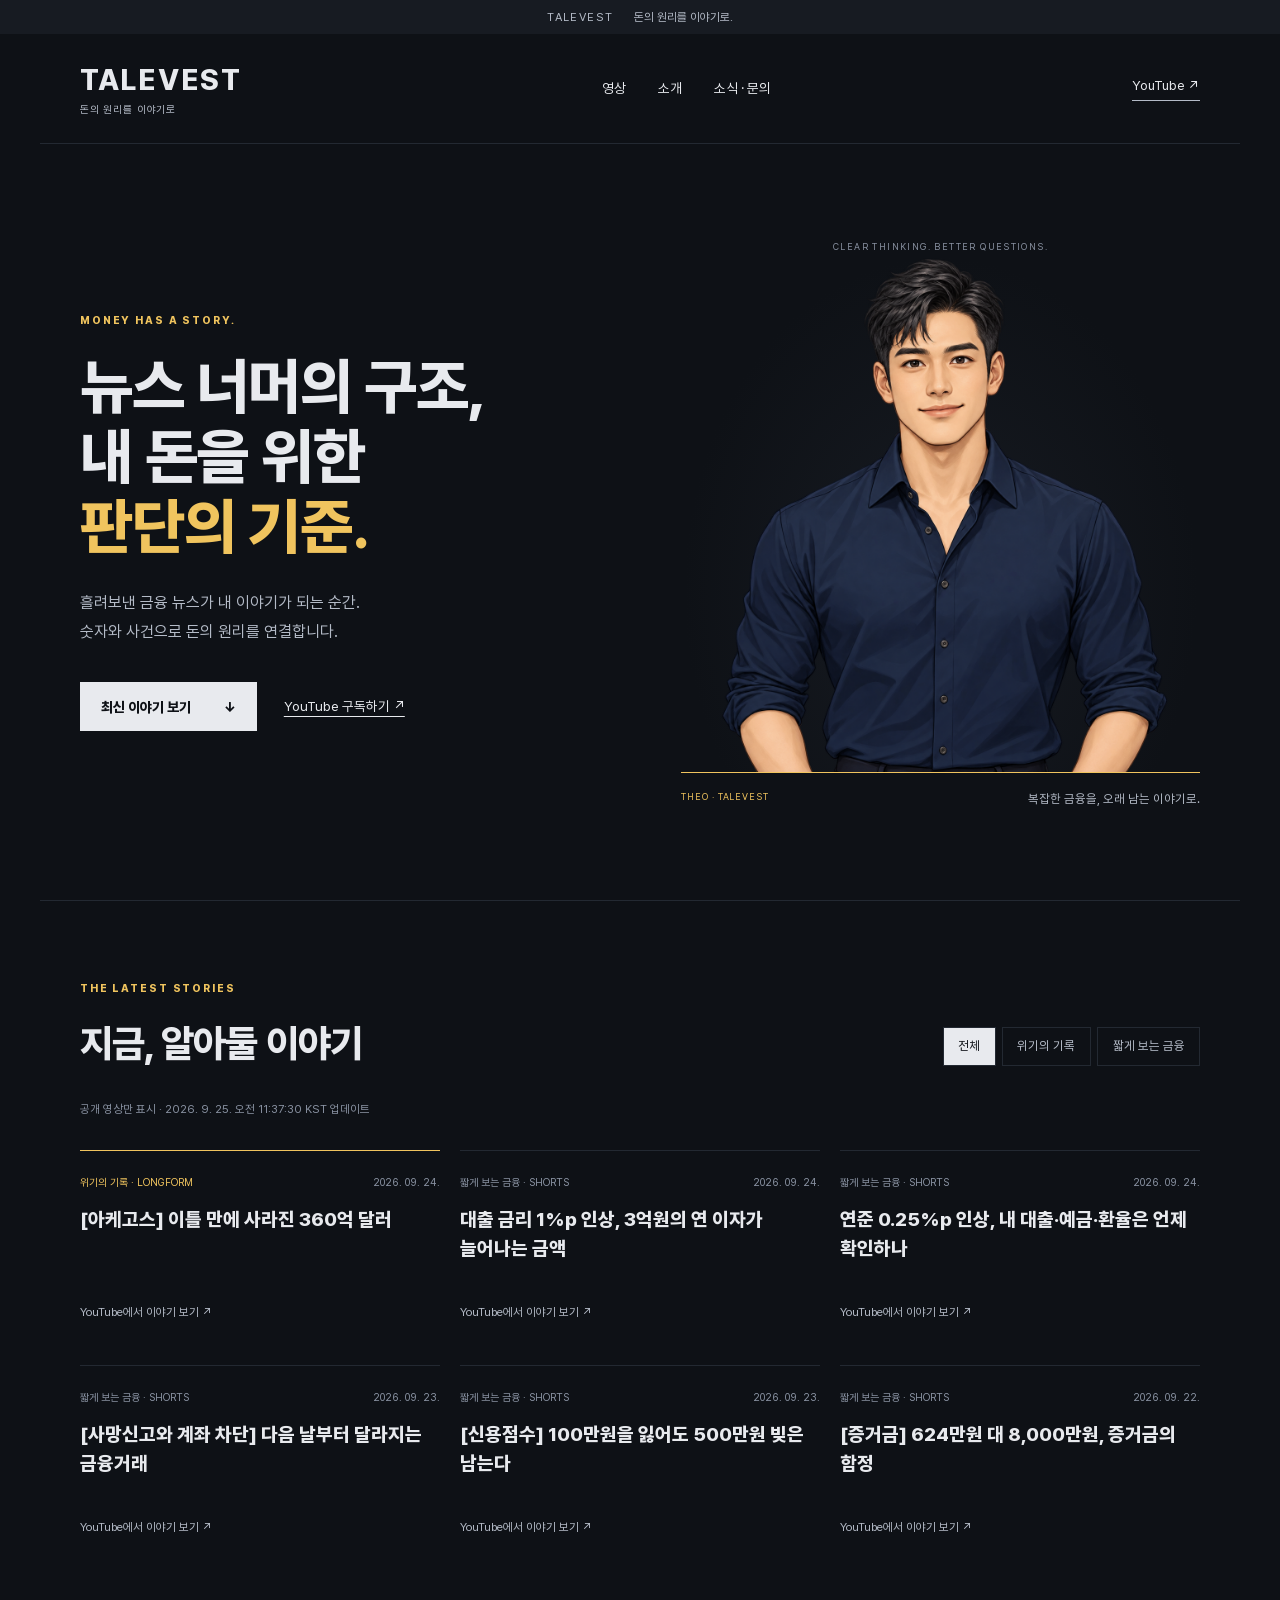
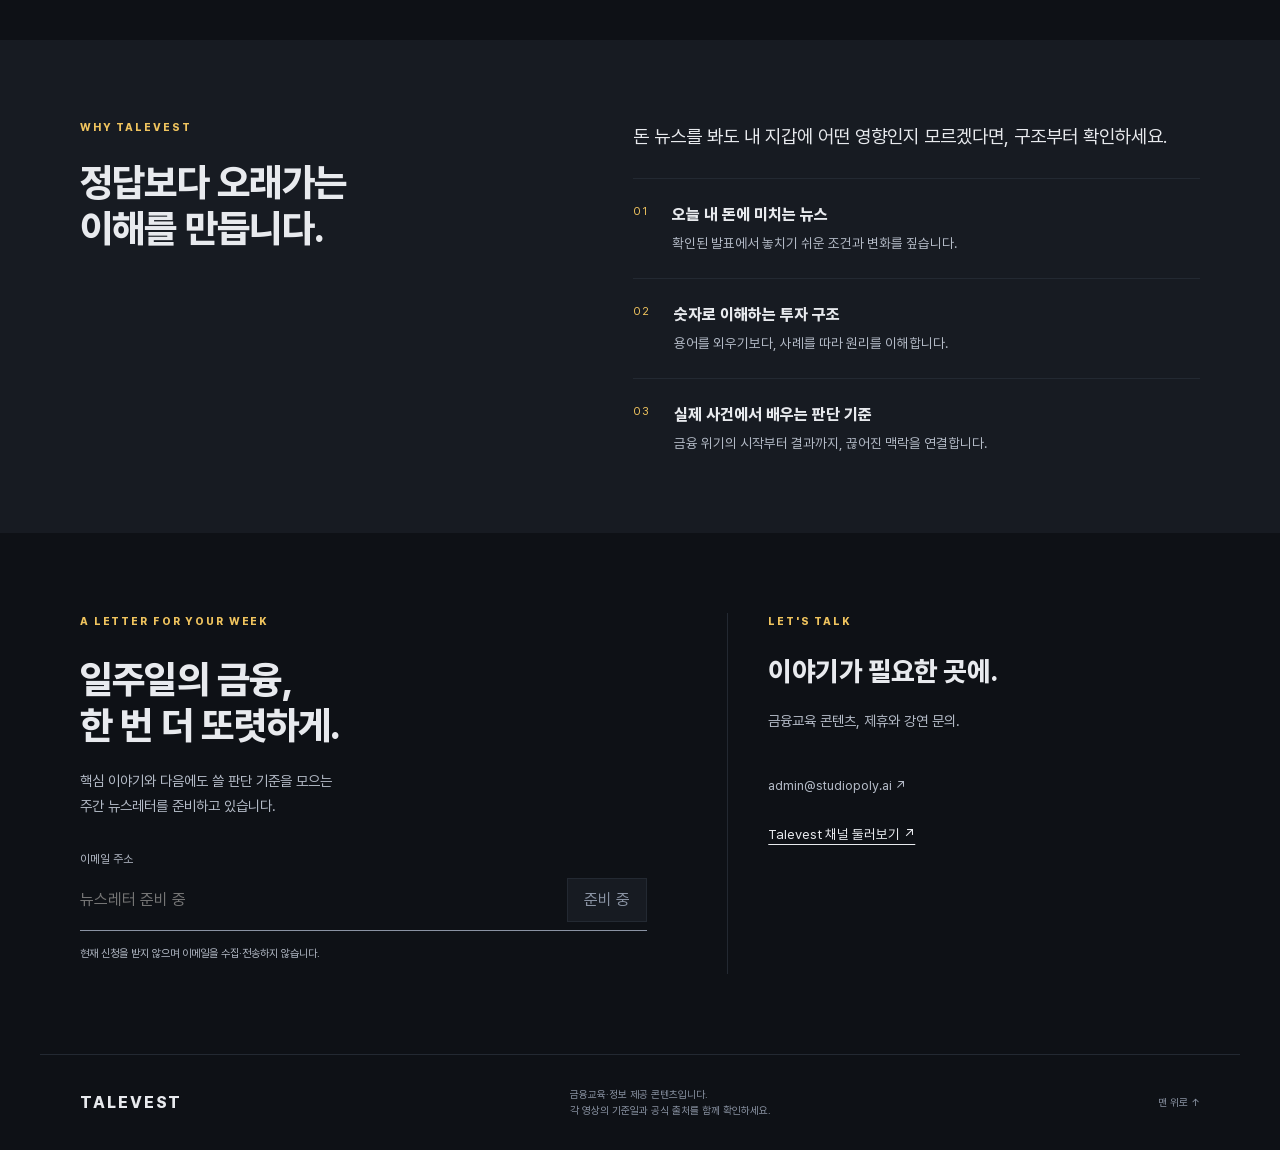
==== index.html @ 7212ed45 "[site] Refresh Talevest public site" ====
<!doctype html>
<html lang="ko">
<head>
<meta charset="utf-8"><meta name="viewport" content="width=device-width,initial-scale=1">
<meta name="description" content="오늘 내 돈에 미치는 뉴스, 숫자로 이해하는 투자 구조. Talevest에서 돈의 원리를 이야기로 만나세요.">
<title>Talevest — 돈의 원리를 이야기로</title>
<link rel="stylesheet" href="brand.css"><link rel="stylesheet" href="styles.css"><script src="app.js" defer></script>
</head>
<body>
<a class="skip" href="#main">본문으로 이동</a>
<div class="preview-note">TALEVEST <span>돈의 원리를 이야기로.</span></div>
<header class="shell header"><a class="wordmark" href="#" aria-label="Talevest 홈">TALEVEST<span>돈의 원리를 이야기로</span></a><nav aria-label="주요 메뉴"><a href="#stories">영상</a><a href="#about">소개</a><a href="#connect">소식 · 문의</a></nav><a class="text-link" href="https://www.youtube.com/channel/UCcZuOr9wmqGxqaGVIwrTqGA" target="_blank" rel="noopener">YouTube ↗</a></header>
<main id="main">
<section class="shell hero" aria-labelledby="hero-title"><div class="hero-copy"><p class="eyebrow">MONEY HAS A STORY.</p><h1 id="hero-title">뉴스 너머의 구조,<br>내 돈을 위한<br><em>판단의 기준.</em></h1><p class="hero-intro">흘려보낸 금융 뉴스가 내 이야기가 되는 순간.<br>숫자와 사건으로 돈의 원리를 연결합니다.</p><div class="hero-actions"><a class="button" href="#stories">최신 이야기 보기 <span>↓</span></a><a class="quiet-link" href="https://www.youtube.com/channel/UCcZuOr9wmqGxqaGVIwrTqGA?sub_confirmation=1" target="_blank" rel="noopener">YouTube 구독하기 ↗</a></div></div><div class="hero-art"><span class="art-overline">CLEAR THINKING. BETTER QUESTIONS.</span><div class="portrait"><img src="assets/brand-character.png" alt="테오 · Talevest 브랜드 캐릭터" width="1254" height="1254"></div><p class="art-caption"><span>THEO · TALEVEST</span>복잡한 금융을, 오래 남는 이야기로.</p></div></section>
<section class="shell stories" id="stories" aria-labelledby="stories-title"><div class="section-heading"><div><p class="eyebrow">THE LATEST STORIES</p><h2 id="stories-title">지금, 알아둘 이야기</h2></div><div class="filters" role="group" aria-label="영상 유형"><button type="button" data-filter="all" aria-pressed="true">전체</button><button type="button" data-filter="longform" aria-pressed="false">위기의 기록</button><button type="button" data-filter="shorts" aria-pressed="false">짧게 보는 금융</button></div></div><p id="data-state" class="data-state" role="status">최신 공개 영상을 불러오고 있습니다.</p><div id="video-list" class="video-list"></div><noscript><p>최신 영상 목록에는 자바스크립트가 필요합니다. <a href="https://www.youtube.com/channel/UCcZuOr9wmqGxqaGVIwrTqGA">YouTube 채널에서 보기</a></p></noscript></section>
<section class="about" id="about"><div class="shell about-grid"><div><p class="eyebrow">WHY TALEVEST</p><h2>정답보다 오래가는<br>이해를 만듭니다.</h2></div><div><p class="about-lead">돈 뉴스를 봐도 내 지갑에 어떤 영향인지 모르겠다면, 구조부터 확인하세요.</p><div class="principles"><article><span>01</span><div><h3>오늘 내 돈에 미치는 뉴스</h3><p>확인된 발표에서 놓치기 쉬운 조건과 변화를 짚습니다.</p></div></article><article><span>02</span><div><h3>숫자로 이해하는 투자 구조</h3><p>용어를 외우기보다, 사례를 따라 원리를 이해합니다.</p></div></article><article><span>03</span><div><h3>실제 사건에서 배우는 판단 기준</h3><p>금융 위기의 시작부터 결과까지, 끊어진 맥락을 연결합니다.</p></div></article></div></div></div></section>
<section class="shell connect" id="connect"><div class="newsletter" id="newsletter"><p class="eyebrow">A LETTER FOR YOUR WEEK</p><h2>일주일의 금융,<br>한 번 더 또렷하게.</h2><p>핵심 이야기와 다음에도 쓸 판단 기준을 모으는<br>주간 뉴스레터를 준비하고 있습니다.</p><form aria-describedby="newsletter-note"><label for="newsletter-email">이메일 주소</label><div class="form-row"><input id="newsletter-email" type="email" placeholder="뉴스레터 준비 중" disabled autocomplete="off"><button type="button" disabled>준비 중</button></div><p id="newsletter-note" class="small">현재 신청을 받지 않으며 이메일을 수집·전송하지 않습니다.</p></form></div><div class="business"><p class="eyebrow">LET'S TALK</p><h2>이야기가 필요한 곳에.</h2><p>금융교육 콘텐츠, 제휴와 강연 문의.</p><p class="contact-status"><a href="mailto:admin@studiopoly.ai">admin@studiopoly.ai ↗</a></p><a class="quiet-link" href="https://www.youtube.com/channel/UCcZuOr9wmqGxqaGVIwrTqGA" target="_blank" rel="noopener">Talevest 채널 둘러보기 ↗</a></div></section>
</main><footer class="shell footer"><span class="footer-brand">TALEVEST</span><p>금융교육·정보 제공 콘텐츠입니다.<br>각 영상의 기준일과 공식 출처를 함께 확인하세요.</p><a href="#main">맨 위로 ↑</a></footer>
</body></html>
---- brand.css ----
/* Generated from config/brand.yaml; do not edit. */
:root{--ink:#0E1116;--surface:#171B22;--line:#232932;--text:#E8EAEE;--muted:#B4BBC7;--subtle:#8A93A3;--gold:#F0C45E;--font:'Pretendard',system-ui,sans-serif;--display-weight:800;--body-weight:400;--leading:1.45;--display-leading:1.1;--tracking:-0.02em;--gutter:20.0px;--page-pad:40.0px;--section-gap:80px;--max-width:1200.0px;--hero-size:64.0px;--title-size:42.0px;--body-size:16.0px;}
---- styles.css ----
@font-face{font-family:Pretendard;src:url(assets/Pretendard-Regular.woff2) format('woff2');font-weight:400;font-display:swap}@font-face{font-family:Pretendard;src:url(assets/Pretendard-ExtraBold.woff2) format('woff2');font-weight:800;font-display:swap}*{box-sizing:border-box}html{scroll-behavior:smooth;scroll-padding-top:var(--gutter)}body{margin:0;background:var(--ink);color:var(--text);font-family:var(--font);font-size:var(--body-size);line-height:var(--leading);word-break:keep-all}a{color:inherit;text-decoration:none}button,input{font:inherit}button,a,input{touch-action:manipulation}a:focus-visible,button:focus-visible{outline:2px solid var(--gold);outline-offset:5px}a:hover{color:var(--gold)}.shell{max-width:var(--max-width);margin:auto;padding-inline:var(--page-pad)}.preview-note{background:var(--surface);color:var(--muted);text-align:center;font-size:.72rem;letter-spacing:.12em;padding:.55rem 1rem}.preview-note span{margin-left:1rem;letter-spacing:0}.header{height:110px;display:flex;align-items:center;justify-content:space-between;border-bottom:1px solid var(--line)}.wordmark{font-weight:800;font-size:1.8rem;letter-spacing:.06em}.wordmark span{display:block;font-size:.65rem;font-weight:400;letter-spacing:.08em;color:var(--muted)}nav{display:flex;gap:2rem;font-size:.86rem}.text-link{font-size:.83rem;border-bottom:1px solid var(--muted);padding-bottom:.3rem}.hero{display:grid;grid-template-columns:1.12fr 1fr;gap:var(--gutter);padding-block:var(--section-gap);min-height:700px;align-items:center}.eyebrow{font-size:.65rem;color:var(--gold);letter-spacing:.18em;font-weight:800;margin:0 0 1.5rem}h1,h2,h3,p{margin-top:0}h1{font-size:clamp(2.8rem,4.8vw,var(--hero-size));font-weight:var(--display-weight);line-height:1.14;letter-spacing:var(--tracking);margin-bottom:1.7rem}h1 em{font-style:normal;color:var(--gold)}.hero-intro{font-size:1rem;color:var(--muted);line-height:1.8}.hero-actions{display:flex;align-items:center;gap:1.7rem;margin-top:2.2rem;flex-wrap:wrap}.button{background:var(--text);color:var(--ink);padding:.9rem 1.3rem;font-size:.88rem;font-weight:800;display:flex;gap:2rem}.button:hover{background:var(--gold);color:var(--ink)}.quiet-link{font-size:.85rem;text-decoration:underline;text-underline-offset:.4em}.hero-art{position:relative;padding-top:1rem;align-self:stretch;display:flex;flex-direction:column;justify-content:center}.art-overline{font-size:.58rem;letter-spacing:.15em;color:var(--subtle);display:block;text-align:center}.portrait{overflow:hidden;aspect-ratio:1/1;display:flex;align-items:flex-end;border-bottom:1px solid var(--gold);background:radial-gradient(ellipse at 50% 65%,var(--surface),var(--ink) 70%)}.portrait img{width:100%;height:100%;object-fit:contain;object-position:center bottom}.art-caption{font-size:.76rem;color:var(--muted);display:flex;justify-content:space-between;margin-top:1.1rem;gap:1rem}.art-caption span{font-size:.58rem;letter-spacing:.1em;color:var(--gold)}h2{font-size:clamp(1.8rem,3vw,var(--title-size));letter-spacing:var(--tracking);font-weight:800;line-height:1.2;margin-bottom:1.2rem}.stories{padding-block:var(--section-gap);border-top:1px solid var(--line)}.section-heading{display:flex;justify-content:space-between;gap:2rem;align-items:flex-end}.filters{display:flex;gap:.4rem;margin-bottom:1.2rem;flex-wrap:wrap}.filters button{background:none;color:var(--muted);border:1px solid var(--line);padding:.6rem .9rem;font-size:.78rem;cursor:pointer}.filters button[aria-pressed=true]{color:var(--ink);background:var(--text)}.data-state{font-size:.71rem;color:var(--subtle);margin:1rem 0 2rem}.video-list{display:grid;grid-template-columns:repeat(3,minmax(0,1fr));gap:var(--gutter)}.video-card{border-top:1px solid var(--line);padding:1.5rem 0;min-height:195px;display:flex;flex-direction:column}.video-card.featured{border-top-color:var(--gold)}.video-meta{display:flex;justify-content:space-between;color:var(--subtle);font-size:.66rem;gap:.5rem;margin-bottom:1rem}.video-card.featured .video-kind{color:var(--gold)}.video-card h3{font-size:1.2rem;line-height:1.5;font-weight:800;margin-bottom:1rem}.video-card .watch{margin-top:auto;color:var(--muted);font-size:.72rem}.video-card a{display:flex;height:100%;flex-direction:column}.about{background:var(--surface);padding-block:var(--section-gap)}.about-grid{display:grid;grid-template-columns:1fr 1.2fr;gap:var(--section-gap)}.about-lead{font-size:1.18rem;line-height:1.8}.principles article{display:flex;gap:1.5rem;padding-top:1.5rem;border-top:1px solid var(--line);margin-top:1.5rem}.principles article>span{color:var(--gold);font-size:.7rem;letter-spacing:.1em}.principles h3{font-size:1rem;margin-bottom:.5rem}.principles p{font-size:.85rem;color:var(--muted);margin:0}.connect{padding-block:var(--section-gap);display:grid;grid-template-columns:1.2fr 1fr;gap:var(--section-gap)}.connect p{color:var(--muted);font-size:.9rem;line-height:1.8}.connect .eyebrow{font-size:.65rem;color:var(--gold)}form{margin-top:2rem}label{display:block;font-size:.73rem;color:var(--muted);margin-bottom:.6rem}.form-row{display:flex;border-bottom:1px solid var(--subtle);padding-bottom:.5rem;gap:1rem}input{background:transparent;border:0;color:var(--muted);padding:.6rem 0;min-width:0;flex:1}button:disabled{cursor:not-allowed;background:var(--surface);color:var(--subtle);border:1px solid var(--line);padding:.6rem 1rem}.connect .small{font-size:.68rem;margin-top:.8rem}.business{border-left:1px solid var(--line);padding-left:var(--page-pad)}.business h2{font-size:1.7rem}.business .contact-status{margin:2.5rem 0 1.5rem;font-size:.82rem}.footer{display:flex;border-top:1px solid var(--line);padding-block:2rem;justify-content:space-between;align-items:center;gap:2rem}.footer-brand{font-weight:800;letter-spacing:.12em}.footer p,.footer a{font-size:.65rem;color:var(--subtle);margin:0}.skip{position:absolute;top:-100px}.skip:focus{top:10px;background:var(--text);color:var(--ink);padding:1rem;z-index:10}@media(max-width:760px){.shell{padding-inline:var(--gutter)}.header{height:88px}nav{gap:1rem;font-size:.76rem}.header>.text-link{display:none}.wordmark{font-size:1.35rem}.hero{grid-template-columns:1fr;padding-block:3rem;gap:2rem}.hero-art{max-width:420px;width:100%;margin:auto}.hero-art .portrait{max-height:380px}.section-heading{display:block}.stories,.about,.connect{padding-block:3rem}.video-list{grid-template-columns:1fr}.video-card{min-height:145px}.about-grid,.connect{grid-template-columns:1fr;gap:2rem}.business{border-left:0;border-top:1px solid var(--line);padding:2rem 0 0}.footer{align-items:flex-start;flex-wrap:wrap}.preview-note span{display:block;margin:0}.hero-actions{gap:1.2rem}.art-caption{font-size:.66rem}}@media(prefers-reduced-motion:reduce){html{scroll-behavior:auto}}
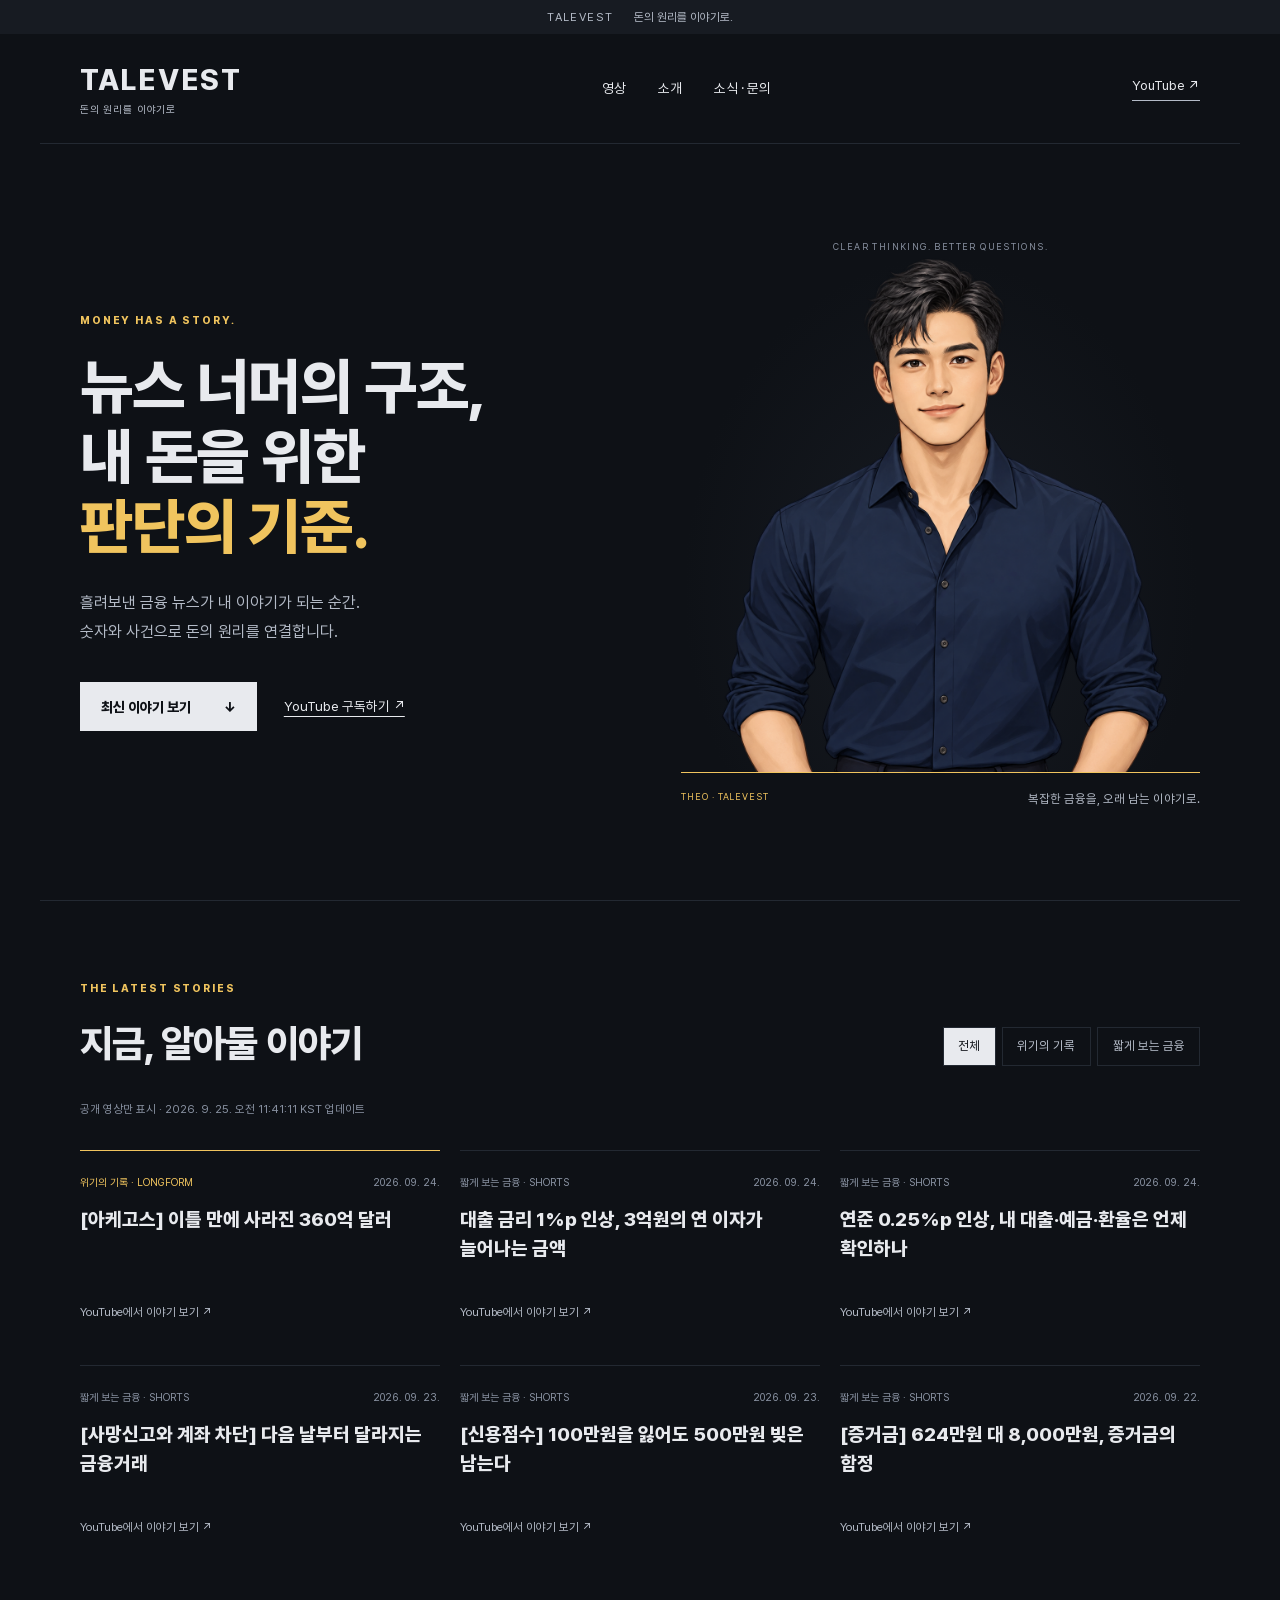
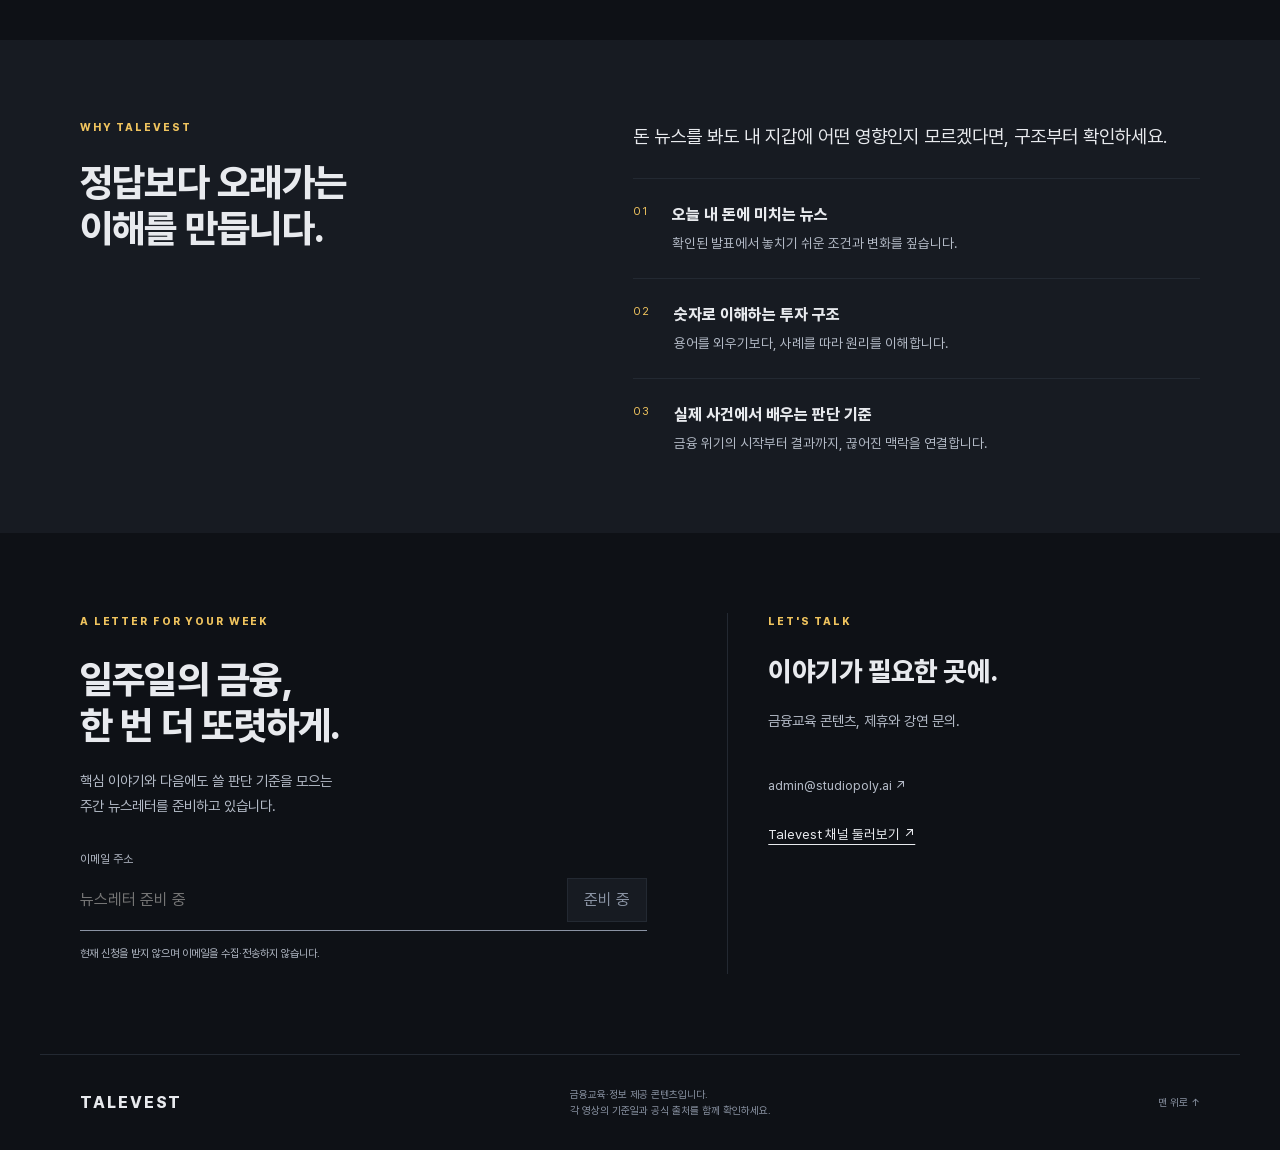
==== commit b37b849c: "[site] Refresh Talevest public site" ====
--- a/index.html
+++ b/index.html
@@ -11,7 +11,7 @@
 <div class="preview-note">TALEVEST <span>돈의 원리를 이야기로.</span></div>
 <header class="shell header"><a class="wordmark" href="#" aria-label="Talevest 홈">TALEVEST<span>돈의 원리를 이야기로</span></a><nav aria-label="주요 메뉴"><a href="#stories">영상</a><a href="#about">소개</a><a href="#connect">소식 · 문의</a></nav><a class="text-link" href="https://www.youtube.com/channel/UCcZuOr9wmqGxqaGVIwrTqGA" target="_blank" rel="noopener">YouTube ↗</a></header>
 <main id="main">
-<section class="shell hero" aria-labelledby="hero-title"><div class="hero-copy"><p class="eyebrow">MONEY HAS A STORY.</p><h1 id="hero-title">뉴스 너머의 구조,<br>내 돈을 위한<br><em>판단의 기준.</em></h1><p class="hero-intro">흘려보낸 금융 뉴스가 내 이야기가 되는 순간.<br>숫자와 사건으로 돈의 원리를 연결합니다.</p><div class="hero-actions"><a class="button" href="#stories">최신 이야기 보기 <span>↓</span></a><a class="quiet-link" href="https://www.youtube.com/channel/UCcZuOr9wmqGxqaGVIwrTqGA?sub_confirmation=1" target="_blank" rel="noopener">YouTube 구독하기 ↗</a></div></div><div class="hero-art"><span class="art-overline">CLEAR THINKING. BETTER QUESTIONS.</span><div class="portrait"><img src="assets/brand-character.png" alt="테오 · Talevest 브랜드 캐릭터" width="1254" height="1254"></div><p class="art-caption"><span>THEO · TALEVEST</span>복잡한 금융을, 오래 남는 이야기로.</p></div></section>
+<section class="shell hero" aria-labelledby="hero-title"><div class="hero-copy"><p class="eyebrow">MONEY HAS A STORY.</p><h1 id="hero-title">뉴스 너머의 구조,<br>내 돈을 위한<br><em>판단의 기준.</em></h1><p class="hero-intro">흘려보낸 금융 뉴스가 내 이야기가 되는 순간.<br>숫자와 사건으로 돈의 원리를 연결합니다.</p><div class="hero-actions"><a class="button" href="#stories">최신 이야기 보기 <span>↓</span></a><a class="quiet-link" href="https://www.youtube.com/channel/UCcZuOr9wmqGxqaGVIwrTqGA?sub_confirmation=1" target="_blank" rel="noopener">YouTube 구독하기 ↗</a></div></div><div class="hero-art"><span class="art-overline">CLEAR THINKING. BETTER QUESTIONS.</span><div class="portrait"><img src="assets/theo.png" alt="테오 · Talevest 브랜드 캐릭터" width="1254" height="1254"></div><p class="art-caption"><span>THEO · TALEVEST</span>복잡한 금융을, 오래 남는 이야기로.</p></div></section>
 <section class="shell stories" id="stories" aria-labelledby="stories-title"><div class="section-heading"><div><p class="eyebrow">THE LATEST STORIES</p><h2 id="stories-title">지금, 알아둘 이야기</h2></div><div class="filters" role="group" aria-label="영상 유형"><button type="button" data-filter="all" aria-pressed="true">전체</button><button type="button" data-filter="longform" aria-pressed="false">위기의 기록</button><button type="button" data-filter="shorts" aria-pressed="false">짧게 보는 금융</button></div></div><p id="data-state" class="data-state" role="status">최신 공개 영상을 불러오고 있습니다.</p><div id="video-list" class="video-list"></div><noscript><p>최신 영상 목록에는 자바스크립트가 필요합니다. <a href="https://www.youtube.com/channel/UCcZuOr9wmqGxqaGVIwrTqGA">YouTube 채널에서 보기</a></p></noscript></section>
 <section class="about" id="about"><div class="shell about-grid"><div><p class="eyebrow">WHY TALEVEST</p><h2>정답보다 오래가는<br>이해를 만듭니다.</h2></div><div><p class="about-lead">돈 뉴스를 봐도 내 지갑에 어떤 영향인지 모르겠다면, 구조부터 확인하세요.</p><div class="principles"><article><span>01</span><div><h3>오늘 내 돈에 미치는 뉴스</h3><p>확인된 발표에서 놓치기 쉬운 조건과 변화를 짚습니다.</p></div></article><article><span>02</span><div><h3>숫자로 이해하는 투자 구조</h3><p>용어를 외우기보다, 사례를 따라 원리를 이해합니다.</p></div></article><article><span>03</span><div><h3>실제 사건에서 배우는 판단 기준</h3><p>금융 위기의 시작부터 결과까지, 끊어진 맥락을 연결합니다.</p></div></article></div></div></div></section>
 <section class="shell connect" id="connect"><div class="newsletter" id="newsletter"><p class="eyebrow">A LETTER FOR YOUR WEEK</p><h2>일주일의 금융,<br>한 번 더 또렷하게.</h2><p>핵심 이야기와 다음에도 쓸 판단 기준을 모으는<br>주간 뉴스레터를 준비하고 있습니다.</p><form aria-describedby="newsletter-note"><label for="newsletter-email">이메일 주소</label><div class="form-row"><input id="newsletter-email" type="email" placeholder="뉴스레터 준비 중" disabled autocomplete="off"><button type="button" disabled>준비 중</button></div><p id="newsletter-note" class="small">현재 신청을 받지 않으며 이메일을 수집·전송하지 않습니다.</p></form></div><div class="business"><p class="eyebrow">LET'S TALK</p><h2>이야기가 필요한 곳에.</h2><p>금융교육 콘텐츠, 제휴와 강연 문의.</p><p class="contact-status"><a href="mailto:admin@studiopoly.ai">admin@studiopoly.ai ↗</a></p><a class="quiet-link" href="https://www.youtube.com/channel/UCcZuOr9wmqGxqaGVIwrTqGA" target="_blank" rel="noopener">Talevest 채널 둘러보기 ↗</a></div></section>
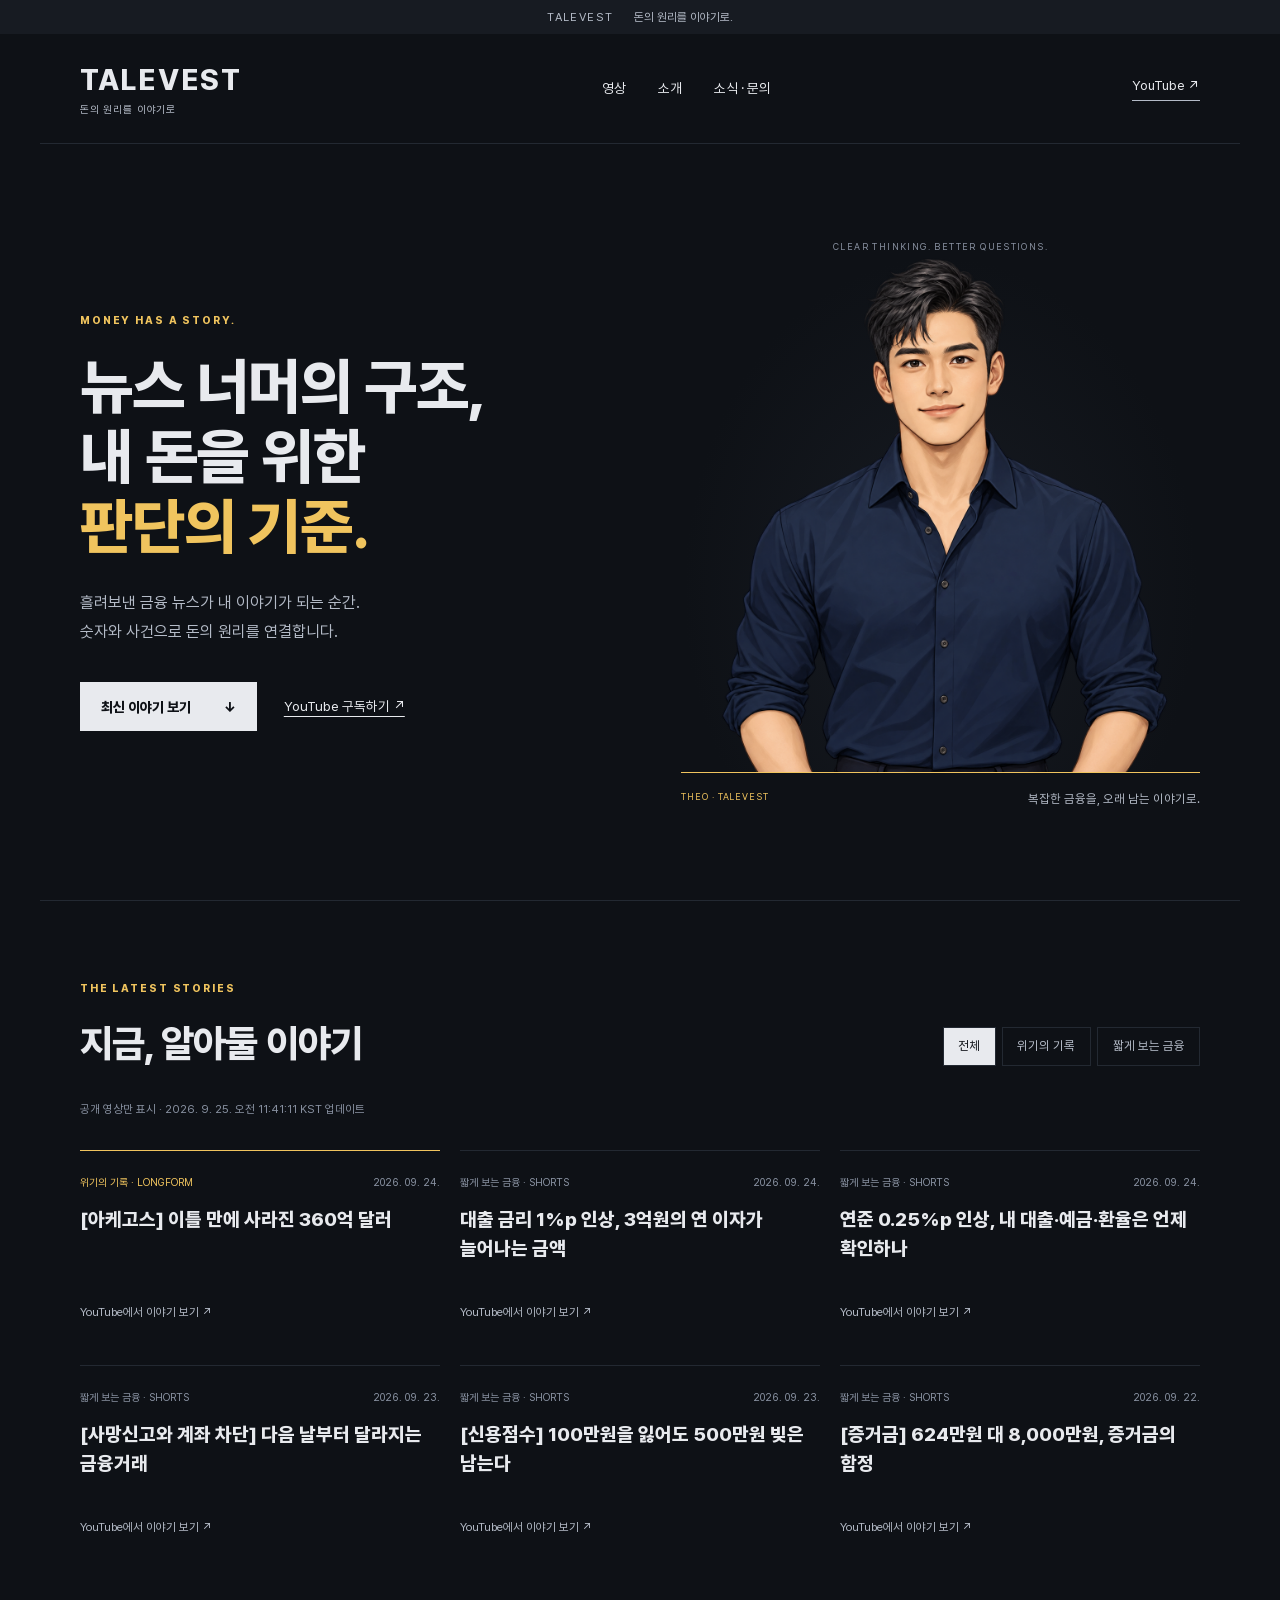
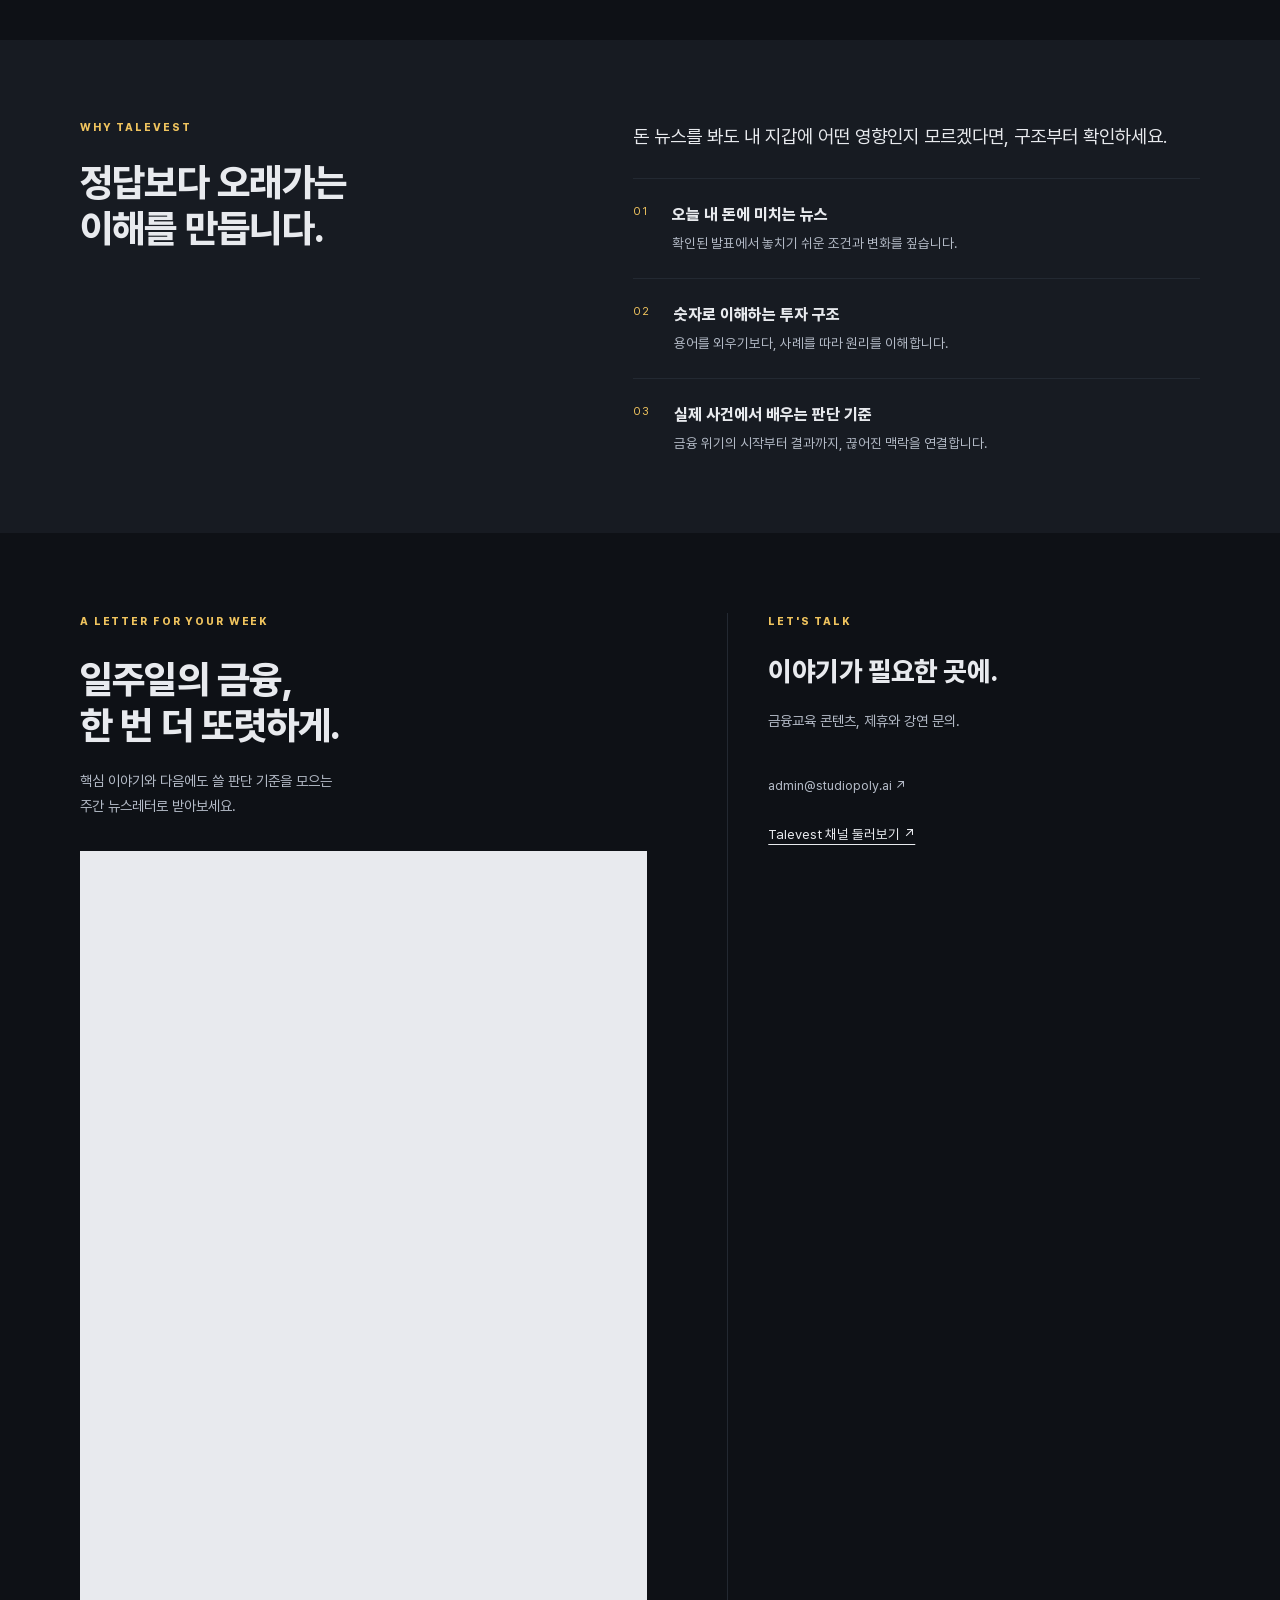
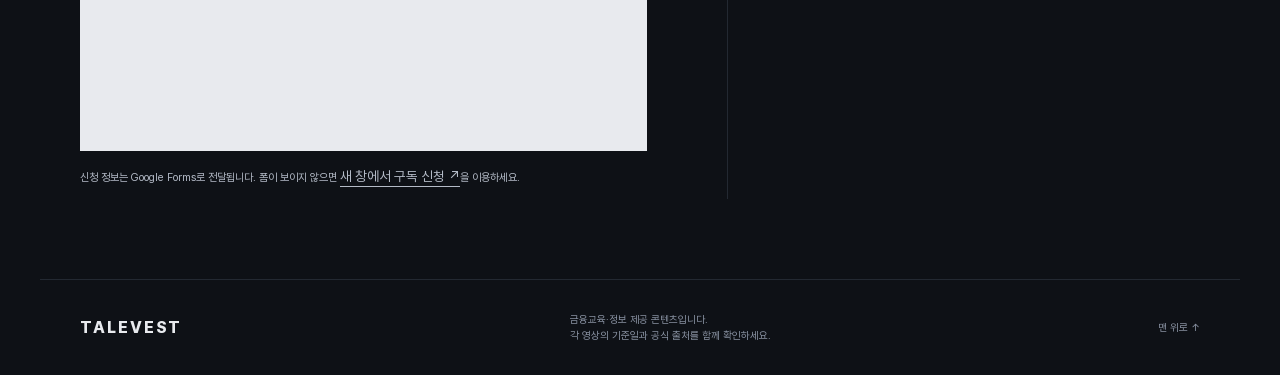
==== commit 328c05ec: "[site] Refresh Talevest public site" ====
--- a/index.html
+++ b/index.html
@@ -14,6 +14,6 @@
 <section class="shell hero" aria-labelledby="hero-title"><div class="hero-copy"><p class="eyebrow">MONEY HAS A STORY.</p><h1 id="hero-title">뉴스 너머의 구조,<br>내 돈을 위한<br><em>판단의 기준.</em></h1><p class="hero-intro">흘려보낸 금융 뉴스가 내 이야기가 되는 순간.<br>숫자와 사건으로 돈의 원리를 연결합니다.</p><div class="hero-actions"><a class="button" href="#stories">최신 이야기 보기 <span>↓</span></a><a class="quiet-link" href="https://www.youtube.com/channel/UCcZuOr9wmqGxqaGVIwrTqGA?sub_confirmation=1" target="_blank" rel="noopener">YouTube 구독하기 ↗</a></div></div><div class="hero-art"><span class="art-overline">CLEAR THINKING. BETTER QUESTIONS.</span><div class="portrait"><img src="assets/theo.png" alt="테오 · Talevest 브랜드 캐릭터" width="1254" height="1254"></div><p class="art-caption"><span>THEO · TALEVEST</span>복잡한 금융을, 오래 남는 이야기로.</p></div></section>
 <section class="shell stories" id="stories" aria-labelledby="stories-title"><div class="section-heading"><div><p class="eyebrow">THE LATEST STORIES</p><h2 id="stories-title">지금, 알아둘 이야기</h2></div><div class="filters" role="group" aria-label="영상 유형"><button type="button" data-filter="all" aria-pressed="true">전체</button><button type="button" data-filter="longform" aria-pressed="false">위기의 기록</button><button type="button" data-filter="shorts" aria-pressed="false">짧게 보는 금융</button></div></div><p id="data-state" class="data-state" role="status">최신 공개 영상을 불러오고 있습니다.</p><div id="video-list" class="video-list"></div><noscript><p>최신 영상 목록에는 자바스크립트가 필요합니다. <a href="https://www.youtube.com/channel/UCcZuOr9wmqGxqaGVIwrTqGA">YouTube 채널에서 보기</a></p></noscript></section>
 <section class="about" id="about"><div class="shell about-grid"><div><p class="eyebrow">WHY TALEVEST</p><h2>정답보다 오래가는<br>이해를 만듭니다.</h2></div><div><p class="about-lead">돈 뉴스를 봐도 내 지갑에 어떤 영향인지 모르겠다면, 구조부터 확인하세요.</p><div class="principles"><article><span>01</span><div><h3>오늘 내 돈에 미치는 뉴스</h3><p>확인된 발표에서 놓치기 쉬운 조건과 변화를 짚습니다.</p></div></article><article><span>02</span><div><h3>숫자로 이해하는 투자 구조</h3><p>용어를 외우기보다, 사례를 따라 원리를 이해합니다.</p></div></article><article><span>03</span><div><h3>실제 사건에서 배우는 판단 기준</h3><p>금융 위기의 시작부터 결과까지, 끊어진 맥락을 연결합니다.</p></div></article></div></div></div></section>
-<section class="shell connect" id="connect"><div class="newsletter" id="newsletter"><p class="eyebrow">A LETTER FOR YOUR WEEK</p><h2>일주일의 금융,<br>한 번 더 또렷하게.</h2><p>핵심 이야기와 다음에도 쓸 판단 기준을 모으는<br>주간 뉴스레터를 준비하고 있습니다.</p><form aria-describedby="newsletter-note"><label for="newsletter-email">이메일 주소</label><div class="form-row"><input id="newsletter-email" type="email" placeholder="뉴스레터 준비 중" disabled autocomplete="off"><button type="button" disabled>준비 중</button></div><p id="newsletter-note" class="small">현재 신청을 받지 않으며 이메일을 수집·전송하지 않습니다.</p></form></div><div class="business"><p class="eyebrow">LET'S TALK</p><h2>이야기가 필요한 곳에.</h2><p>금융교육 콘텐츠, 제휴와 강연 문의.</p><p class="contact-status"><a href="mailto:admin@studiopoly.ai">admin@studiopoly.ai ↗</a></p><a class="quiet-link" href="https://www.youtube.com/channel/UCcZuOr9wmqGxqaGVIwrTqGA" target="_blank" rel="noopener">Talevest 채널 둘러보기 ↗</a></div></section>
+<section class="shell connect" id="connect"><div class="newsletter" id="newsletter"><p class="eyebrow">A LETTER FOR YOUR WEEK</p><h2>일주일의 금융,<br>한 번 더 또렷하게.</h2><p>핵심 이야기와 다음에도 쓸 판단 기준을 모으는<br>주간 뉴스레터로 받아보세요.</p><div id="newsletter-form"><iframe class="newsletter-frame" src="https://docs.google.com/forms/d/e/1FAIpQLScybMjOJFyUO29wd5J_2V7JvO6Et8xN9CkSyfPNmwyq5ZN5XQ/viewform?embedded=true" title="Talevest 뉴스레터 구독 신청" loading="lazy" referrerpolicy="strict-origin-when-cross-origin">불러오는 중…</iframe><p class="small">신청 정보는 Google Forms로 전달됩니다. 폼이 보이지 않으면 <a class="quiet-link" href="https://docs.google.com/forms/d/e/1FAIpQLScybMjOJFyUO29wd5J_2V7JvO6Et8xN9CkSyfPNmwyq5ZN5XQ/viewform" target="_blank" rel="noopener">새 창에서 구독 신청 ↗</a>을 이용하세요.</p></div></div><div class="business"><p class="eyebrow">LET'S TALK</p><h2>이야기가 필요한 곳에.</h2><p>금융교육 콘텐츠, 제휴와 강연 문의.</p><p class="contact-status"><a href="mailto:admin@studiopoly.ai">admin@studiopoly.ai ↗</a></p><a class="quiet-link" href="https://www.youtube.com/channel/UCcZuOr9wmqGxqaGVIwrTqGA" target="_blank" rel="noopener">Talevest 채널 둘러보기 ↗</a></div></section>
 </main><footer class="shell footer"><span class="footer-brand">TALEVEST</span><p>금융교육·정보 제공 콘텐츠입니다.<br>각 영상의 기준일과 공식 출처를 함께 확인하세요.</p><a href="#main">맨 위로 ↑</a></footer>
 </body></html>
--- a/styles.css
+++ b/styles.css
@@ -1 +1,3 @@
 @font-face{font-family:Pretendard;src:url(assets/Pretendard-Regular.woff2) format('woff2');font-weight:400;font-display:swap}@font-face{font-family:Pretendard;src:url(assets/Pretendard-ExtraBold.woff2) format('woff2');font-weight:800;font-display:swap}*{box-sizing:border-box}html{scroll-behavior:smooth;scroll-padding-top:var(--gutter)}body{margin:0;background:var(--ink);color:var(--text);font-family:var(--font);font-size:var(--body-size);line-height:var(--leading);word-break:keep-all}a{color:inherit;text-decoration:none}button,input{font:inherit}button,a,input{touch-action:manipulation}a:focus-visible,button:focus-visible{outline:2px solid var(--gold);outline-offset:5px}a:hover{color:var(--gold)}.shell{max-width:var(--max-width);margin:auto;padding-inline:var(--page-pad)}.preview-note{background:var(--surface);color:var(--muted);text-align:center;font-size:.72rem;letter-spacing:.12em;padding:.55rem 1rem}.preview-note span{margin-left:1rem;letter-spacing:0}.header{height:110px;display:flex;align-items:center;justify-content:space-between;border-bottom:1px solid var(--line)}.wordmark{font-weight:800;font-size:1.8rem;letter-spacing:.06em}.wordmark span{display:block;font-size:.65rem;font-weight:400;letter-spacing:.08em;color:var(--muted)}nav{display:flex;gap:2rem;font-size:.86rem}.text-link{font-size:.83rem;border-bottom:1px solid var(--muted);padding-bottom:.3rem}.hero{display:grid;grid-template-columns:1.12fr 1fr;gap:var(--gutter);padding-block:var(--section-gap);min-height:700px;align-items:center}.eyebrow{font-size:.65rem;color:var(--gold);letter-spacing:.18em;font-weight:800;margin:0 0 1.5rem}h1,h2,h3,p{margin-top:0}h1{font-size:clamp(2.8rem,4.8vw,var(--hero-size));font-weight:var(--display-weight);line-height:1.14;letter-spacing:var(--tracking);margin-bottom:1.7rem}h1 em{font-style:normal;color:var(--gold)}.hero-intro{font-size:1rem;color:var(--muted);line-height:1.8}.hero-actions{display:flex;align-items:center;gap:1.7rem;margin-top:2.2rem;flex-wrap:wrap}.button{background:var(--text);color:var(--ink);padding:.9rem 1.3rem;font-size:.88rem;font-weight:800;display:flex;gap:2rem}.button:hover{background:var(--gold);color:var(--ink)}.quiet-link{font-size:.85rem;text-decoration:underline;text-underline-offset:.4em}.hero-art{position:relative;padding-top:1rem;align-self:stretch;display:flex;flex-direction:column;justify-content:center}.art-overline{font-size:.58rem;letter-spacing:.15em;color:var(--subtle);display:block;text-align:center}.portrait{overflow:hidden;aspect-ratio:1/1;display:flex;align-items:flex-end;border-bottom:1px solid var(--gold);background:radial-gradient(ellipse at 50% 65%,var(--surface),var(--ink) 70%)}.portrait img{width:100%;height:100%;object-fit:contain;object-position:center bottom}.art-caption{font-size:.76rem;color:var(--muted);display:flex;justify-content:space-between;margin-top:1.1rem;gap:1rem}.art-caption span{font-size:.58rem;letter-spacing:.1em;color:var(--gold)}h2{font-size:clamp(1.8rem,3vw,var(--title-size));letter-spacing:var(--tracking);font-weight:800;line-height:1.2;margin-bottom:1.2rem}.stories{padding-block:var(--section-gap);border-top:1px solid var(--line)}.section-heading{display:flex;justify-content:space-between;gap:2rem;align-items:flex-end}.filters{display:flex;gap:.4rem;margin-bottom:1.2rem;flex-wrap:wrap}.filters button{background:none;color:var(--muted);border:1px solid var(--line);padding:.6rem .9rem;font-size:.78rem;cursor:pointer}.filters button[aria-pressed=true]{color:var(--ink);background:var(--text)}.data-state{font-size:.71rem;color:var(--subtle);margin:1rem 0 2rem}.video-list{display:grid;grid-template-columns:repeat(3,minmax(0,1fr));gap:var(--gutter)}.video-card{border-top:1px solid var(--line);padding:1.5rem 0;min-height:195px;display:flex;flex-direction:column}.video-card.featured{border-top-color:var(--gold)}.video-meta{display:flex;justify-content:space-between;color:var(--subtle);font-size:.66rem;gap:.5rem;margin-bottom:1rem}.video-card.featured .video-kind{color:var(--gold)}.video-card h3{font-size:1.2rem;line-height:1.5;font-weight:800;margin-bottom:1rem}.video-card .watch{margin-top:auto;color:var(--muted);font-size:.72rem}.video-card a{display:flex;height:100%;flex-direction:column}.about{background:var(--surface);padding-block:var(--section-gap)}.about-grid{display:grid;grid-template-columns:1fr 1.2fr;gap:var(--section-gap)}.about-lead{font-size:1.18rem;line-height:1.8}.principles article{display:flex;gap:1.5rem;padding-top:1.5rem;border-top:1px solid var(--line);margin-top:1.5rem}.principles article>span{color:var(--gold);font-size:.7rem;letter-spacing:.1em}.principles h3{font-size:1rem;margin-bottom:.5rem}.principles p{font-size:.85rem;color:var(--muted);margin:0}.connect{padding-block:var(--section-gap);display:grid;grid-template-columns:1.2fr 1fr;gap:var(--section-gap)}.connect p{color:var(--muted);font-size:.9rem;line-height:1.8}.connect .eyebrow{font-size:.65rem;color:var(--gold)}form{margin-top:2rem}label{display:block;font-size:.73rem;color:var(--muted);margin-bottom:.6rem}.form-row{display:flex;border-bottom:1px solid var(--subtle);padding-bottom:.5rem;gap:1rem}input{background:transparent;border:0;color:var(--muted);padding:.6rem 0;min-width:0;flex:1}button:disabled{cursor:not-allowed;background:var(--surface);color:var(--subtle);border:1px solid var(--line);padding:.6rem 1rem}.connect .small{font-size:.68rem;margin-top:.8rem}.business{border-left:1px solid var(--line);padding-left:var(--page-pad)}.business h2{font-size:1.7rem}.business .contact-status{margin:2.5rem 0 1.5rem;font-size:.82rem}.footer{display:flex;border-top:1px solid var(--line);padding-block:2rem;justify-content:space-between;align-items:center;gap:2rem}.footer-brand{font-weight:800;letter-spacing:.12em}.footer p,.footer a{font-size:.65rem;color:var(--subtle);margin:0}.skip{position:absolute;top:-100px}.skip:focus{top:10px;background:var(--text);color:var(--ink);padding:1rem;z-index:10}@media(max-width:760px){.shell{padding-inline:var(--gutter)}.header{height:88px}nav{gap:1rem;font-size:.76rem}.header>.text-link{display:none}.wordmark{font-size:1.35rem}.hero{grid-template-columns:1fr;padding-block:3rem;gap:2rem}.hero-art{max-width:420px;width:100%;margin:auto}.hero-art .portrait{max-height:380px}.section-heading{display:block}.stories,.about,.connect{padding-block:3rem}.video-list{grid-template-columns:1fr}.video-card{min-height:145px}.about-grid,.connect{grid-template-columns:1fr;gap:2rem}.business{border-left:0;border-top:1px solid var(--line);padding:2rem 0 0}.footer{align-items:flex-start;flex-wrap:wrap}.preview-note span{display:block;margin:0}.hero-actions{gap:1.2rem}.art-caption{font-size:.66rem}}@media(prefers-reduced-motion:reduce){html{scroll-behavior:auto}}
+
+.newsletter-frame{display:block;width:100%;height:900px;border:0;margin-top:2rem;background:var(--text)}
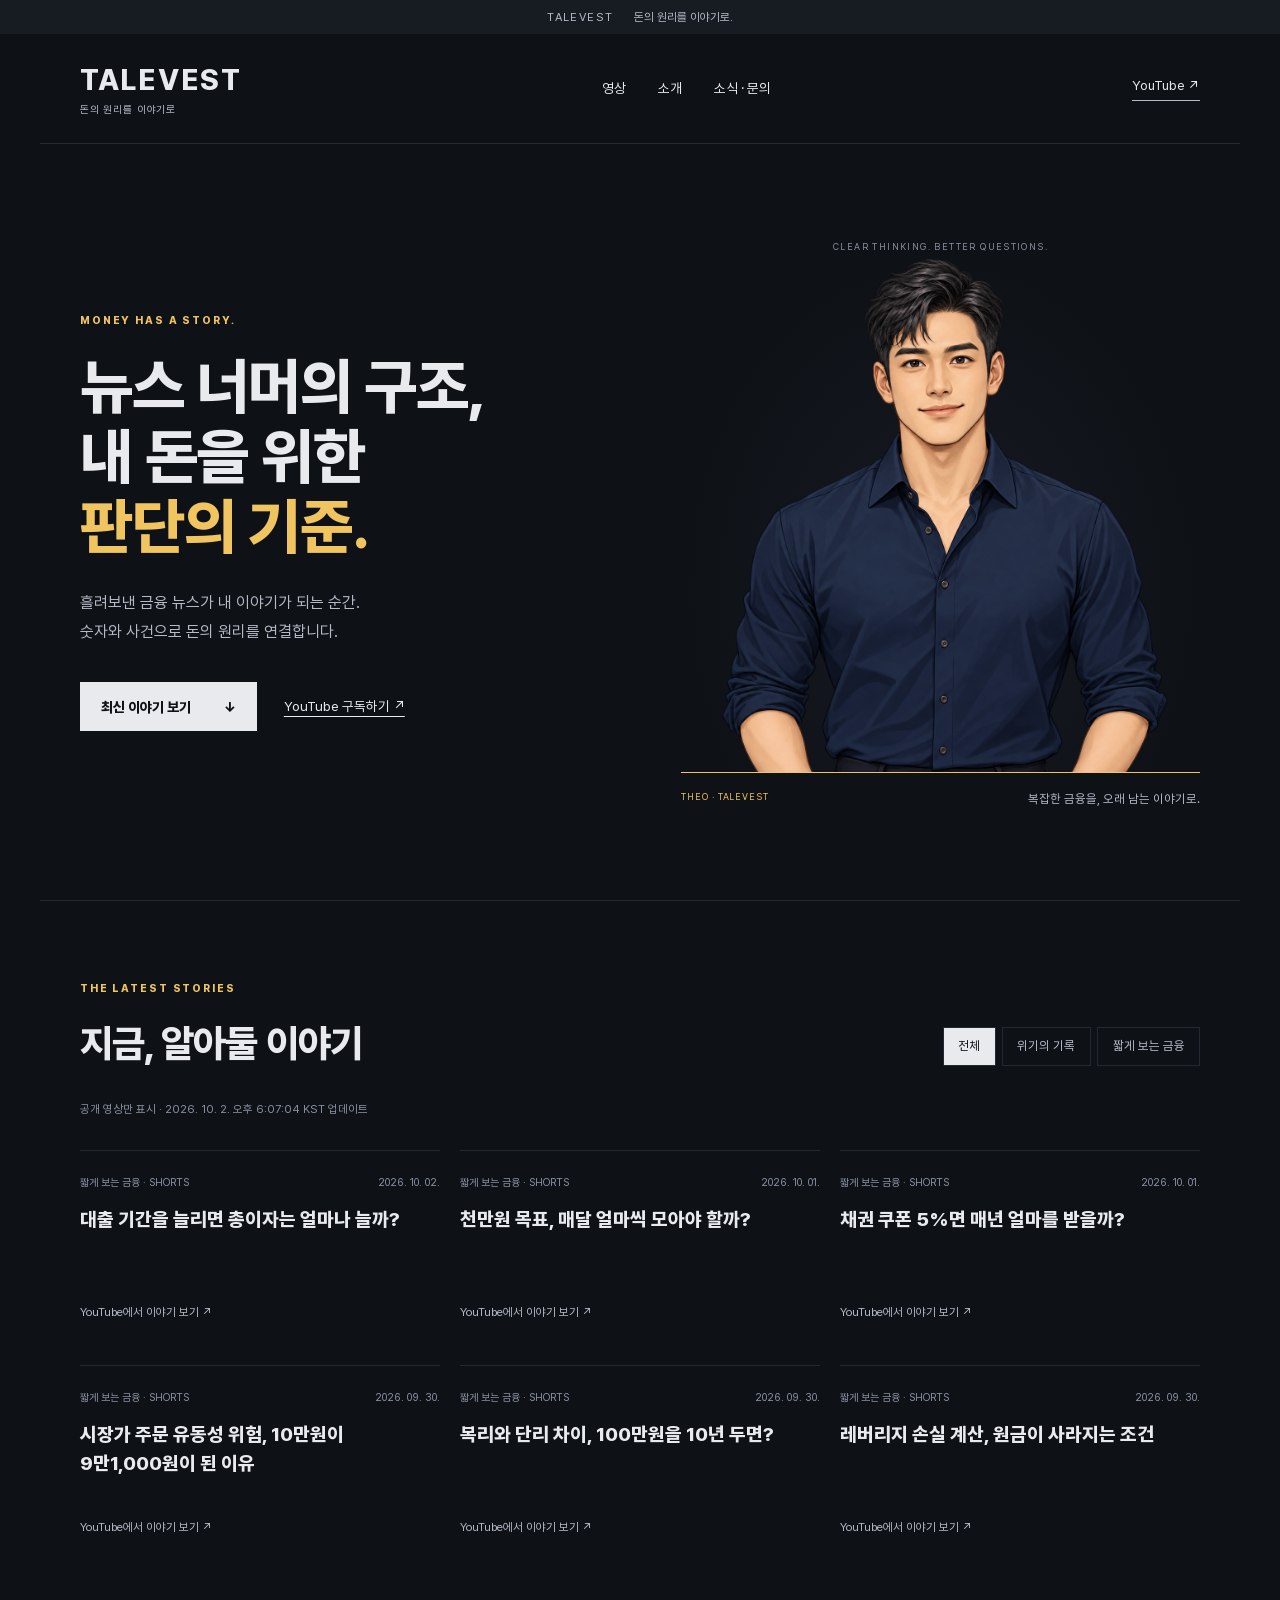
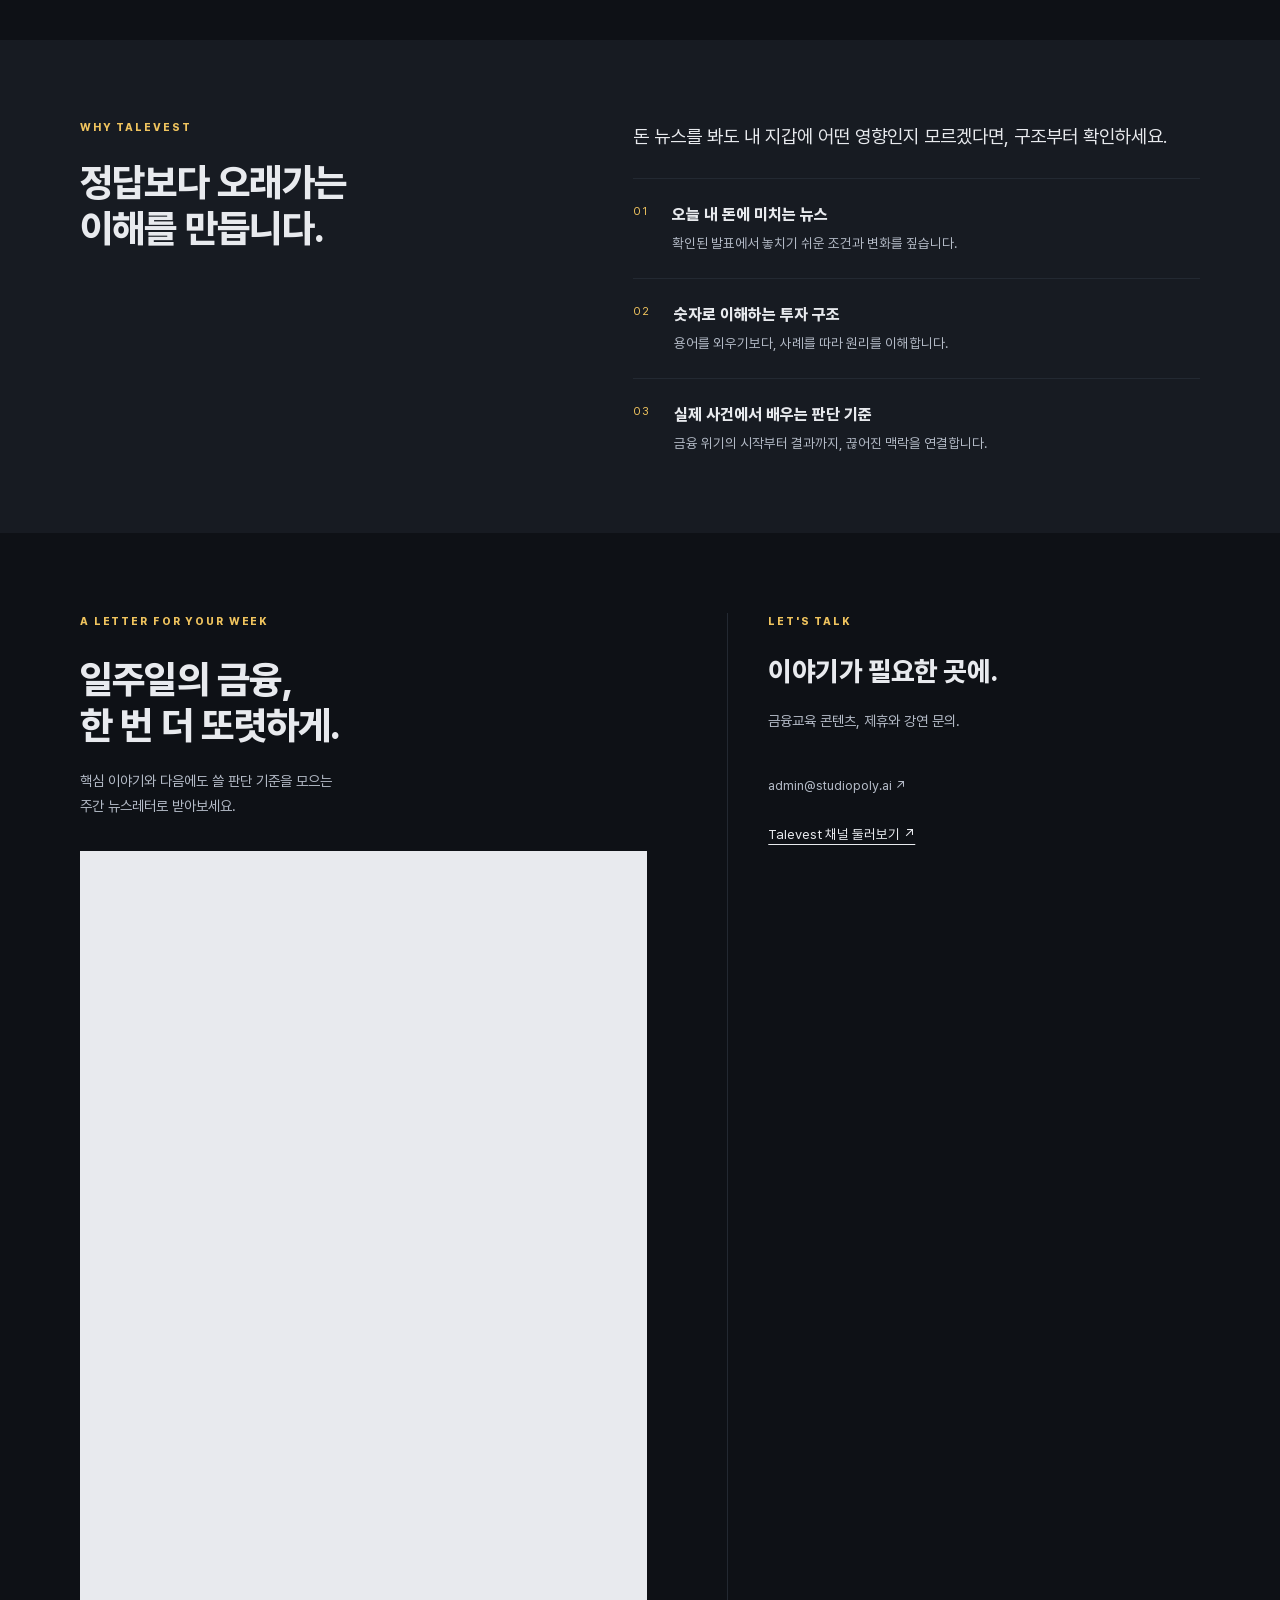
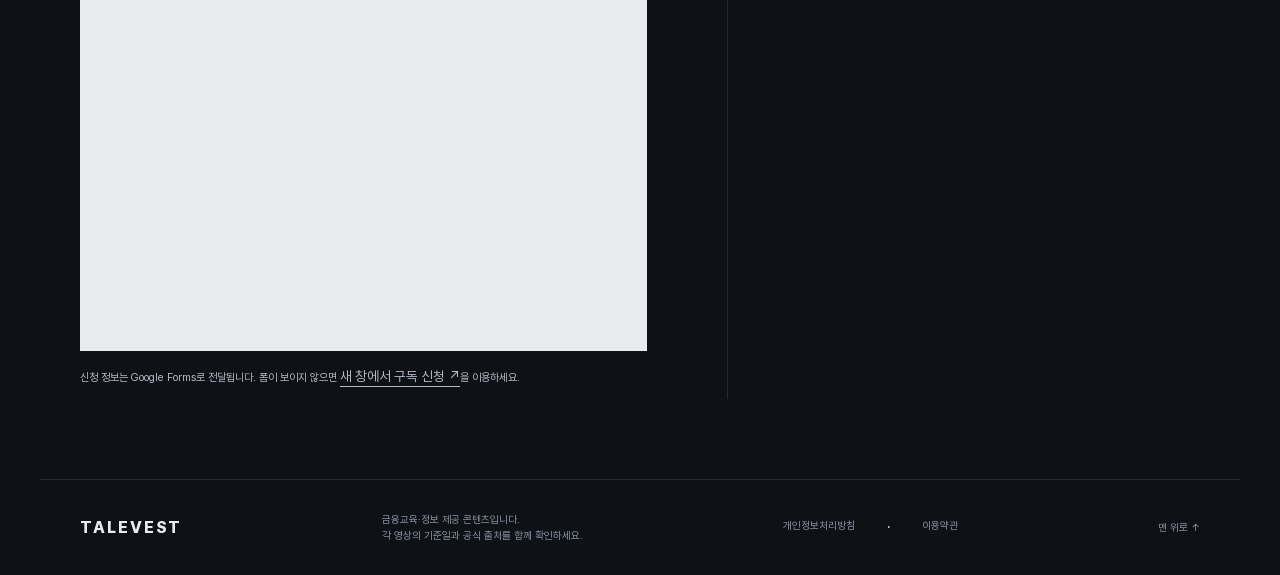
==== commit adae082f: "[site] Refresh Talevest public site" ====
--- a/index.html
+++ b/index.html
@@ -15,5 +15,5 @@
 <section class="shell stories" id="stories" aria-labelledby="stories-title"><div class="section-heading"><div><p class="eyebrow">THE LATEST STORIES</p><h2 id="stories-title">지금, 알아둘 이야기</h2></div><div class="filters" role="group" aria-label="영상 유형"><button type="button" data-filter="all" aria-pressed="true">전체</button><button type="button" data-filter="longform" aria-pressed="false">위기의 기록</button><button type="button" data-filter="shorts" aria-pressed="false">짧게 보는 금융</button></div></div><p id="data-state" class="data-state" role="status">최신 공개 영상을 불러오고 있습니다.</p><div id="video-list" class="video-list"></div><noscript><p>최신 영상 목록에는 자바스크립트가 필요합니다. <a href="https://www.youtube.com/channel/UCcZuOr9wmqGxqaGVIwrTqGA">YouTube 채널에서 보기</a></p></noscript></section>
 <section class="about" id="about"><div class="shell about-grid"><div><p class="eyebrow">WHY TALEVEST</p><h2>정답보다 오래가는<br>이해를 만듭니다.</h2></div><div><p class="about-lead">돈 뉴스를 봐도 내 지갑에 어떤 영향인지 모르겠다면, 구조부터 확인하세요.</p><div class="principles"><article><span>01</span><div><h3>오늘 내 돈에 미치는 뉴스</h3><p>확인된 발표에서 놓치기 쉬운 조건과 변화를 짚습니다.</p></div></article><article><span>02</span><div><h3>숫자로 이해하는 투자 구조</h3><p>용어를 외우기보다, 사례를 따라 원리를 이해합니다.</p></div></article><article><span>03</span><div><h3>실제 사건에서 배우는 판단 기준</h3><p>금융 위기의 시작부터 결과까지, 끊어진 맥락을 연결합니다.</p></div></article></div></div></div></section>
 <section class="shell connect" id="connect"><div class="newsletter" id="newsletter"><p class="eyebrow">A LETTER FOR YOUR WEEK</p><h2>일주일의 금융,<br>한 번 더 또렷하게.</h2><p>핵심 이야기와 다음에도 쓸 판단 기준을 모으는<br>주간 뉴스레터로 받아보세요.</p><div id="newsletter-form"><iframe class="newsletter-frame" src="https://docs.google.com/forms/d/e/1FAIpQLScybMjOJFyUO29wd5J_2V7JvO6Et8xN9CkSyfPNmwyq5ZN5XQ/viewform?embedded=true" title="Talevest 뉴스레터 구독 신청" loading="lazy" referrerpolicy="strict-origin-when-cross-origin">불러오는 중…</iframe><p class="small">신청 정보는 Google Forms로 전달됩니다. 폼이 보이지 않으면 <a class="quiet-link" href="https://docs.google.com/forms/d/e/1FAIpQLScybMjOJFyUO29wd5J_2V7JvO6Et8xN9CkSyfPNmwyq5ZN5XQ/viewform" target="_blank" rel="noopener">새 창에서 구독 신청 ↗</a>을 이용하세요.</p></div></div><div class="business"><p class="eyebrow">LET'S TALK</p><h2>이야기가 필요한 곳에.</h2><p>금융교육 콘텐츠, 제휴와 강연 문의.</p><p class="contact-status"><a href="mailto:admin@studiopoly.ai">admin@studiopoly.ai ↗</a></p><a class="quiet-link" href="https://www.youtube.com/channel/UCcZuOr9wmqGxqaGVIwrTqGA" target="_blank" rel="noopener">Talevest 채널 둘러보기 ↗</a></div></section>
-</main><footer class="shell footer"><span class="footer-brand">TALEVEST</span><p>금융교육·정보 제공 콘텐츠입니다.<br>각 영상의 기준일과 공식 출처를 함께 확인하세요.</p><a href="#main">맨 위로 ↑</a></footer>
+</main><footer class="shell footer"><span class="footer-brand">TALEVEST</span><p>금융교육·정보 제공 콘텐츠입니다.<br>각 영상의 기준일과 공식 출처를 함께 확인하세요.</p><nav aria-label="정책 안내"><a href="/privacy/">개인정보처리방침</a> · <a href="/terms/">이용약관</a></nav><a href="#main">맨 위로 ↑</a></footer>
 </body></html>
--- a/styles.css
+++ b/styles.css
@@ -1,3 +1,5 @@
 @font-face{font-family:Pretendard;src:url(assets/Pretendard-Regular.woff2) format('woff2');font-weight:400;font-display:swap}@font-face{font-family:Pretendard;src:url(assets/Pretendard-ExtraBold.woff2) format('woff2');font-weight:800;font-display:swap}*{box-sizing:border-box}html{scroll-behavior:smooth;scroll-padding-top:var(--gutter)}body{margin:0;background:var(--ink);color:var(--text);font-family:var(--font);font-size:var(--body-size);line-height:var(--leading);word-break:keep-all}a{color:inherit;text-decoration:none}button,input{font:inherit}button,a,input{touch-action:manipulation}a:focus-visible,button:focus-visible{outline:2px solid var(--gold);outline-offset:5px}a:hover{color:var(--gold)}.shell{max-width:var(--max-width);margin:auto;padding-inline:var(--page-pad)}.preview-note{background:var(--surface);color:var(--muted);text-align:center;font-size:.72rem;letter-spacing:.12em;padding:.55rem 1rem}.preview-note span{margin-left:1rem;letter-spacing:0}.header{height:110px;display:flex;align-items:center;justify-content:space-between;border-bottom:1px solid var(--line)}.wordmark{font-weight:800;font-size:1.8rem;letter-spacing:.06em}.wordmark span{display:block;font-size:.65rem;font-weight:400;letter-spacing:.08em;color:var(--muted)}nav{display:flex;gap:2rem;font-size:.86rem}.text-link{font-size:.83rem;border-bottom:1px solid var(--muted);padding-bottom:.3rem}.hero{display:grid;grid-template-columns:1.12fr 1fr;gap:var(--gutter);padding-block:var(--section-gap);min-height:700px;align-items:center}.eyebrow{font-size:.65rem;color:var(--gold);letter-spacing:.18em;font-weight:800;margin:0 0 1.5rem}h1,h2,h3,p{margin-top:0}h1{font-size:clamp(2.8rem,4.8vw,var(--hero-size));font-weight:var(--display-weight);line-height:1.14;letter-spacing:var(--tracking);margin-bottom:1.7rem}h1 em{font-style:normal;color:var(--gold)}.hero-intro{font-size:1rem;color:var(--muted);line-height:1.8}.hero-actions{display:flex;align-items:center;gap:1.7rem;margin-top:2.2rem;flex-wrap:wrap}.button{background:var(--text);color:var(--ink);padding:.9rem 1.3rem;font-size:.88rem;font-weight:800;display:flex;gap:2rem}.button:hover{background:var(--gold);color:var(--ink)}.quiet-link{font-size:.85rem;text-decoration:underline;text-underline-offset:.4em}.hero-art{position:relative;padding-top:1rem;align-self:stretch;display:flex;flex-direction:column;justify-content:center}.art-overline{font-size:.58rem;letter-spacing:.15em;color:var(--subtle);display:block;text-align:center}.portrait{overflow:hidden;aspect-ratio:1/1;display:flex;align-items:flex-end;border-bottom:1px solid var(--gold);background:radial-gradient(ellipse at 50% 65%,var(--surface),var(--ink) 70%)}.portrait img{width:100%;height:100%;object-fit:contain;object-position:center bottom}.art-caption{font-size:.76rem;color:var(--muted);display:flex;justify-content:space-between;margin-top:1.1rem;gap:1rem}.art-caption span{font-size:.58rem;letter-spacing:.1em;color:var(--gold)}h2{font-size:clamp(1.8rem,3vw,var(--title-size));letter-spacing:var(--tracking);font-weight:800;line-height:1.2;margin-bottom:1.2rem}.stories{padding-block:var(--section-gap);border-top:1px solid var(--line)}.section-heading{display:flex;justify-content:space-between;gap:2rem;align-items:flex-end}.filters{display:flex;gap:.4rem;margin-bottom:1.2rem;flex-wrap:wrap}.filters button{background:none;color:var(--muted);border:1px solid var(--line);padding:.6rem .9rem;font-size:.78rem;cursor:pointer}.filters button[aria-pressed=true]{color:var(--ink);background:var(--text)}.data-state{font-size:.71rem;color:var(--subtle);margin:1rem 0 2rem}.video-list{display:grid;grid-template-columns:repeat(3,minmax(0,1fr));gap:var(--gutter)}.video-card{border-top:1px solid var(--line);padding:1.5rem 0;min-height:195px;display:flex;flex-direction:column}.video-card.featured{border-top-color:var(--gold)}.video-meta{display:flex;justify-content:space-between;color:var(--subtle);font-size:.66rem;gap:.5rem;margin-bottom:1rem}.video-card.featured .video-kind{color:var(--gold)}.video-card h3{font-size:1.2rem;line-height:1.5;font-weight:800;margin-bottom:1rem}.video-card .watch{margin-top:auto;color:var(--muted);font-size:.72rem}.video-card a{display:flex;height:100%;flex-direction:column}.about{background:var(--surface);padding-block:var(--section-gap)}.about-grid{display:grid;grid-template-columns:1fr 1.2fr;gap:var(--section-gap)}.about-lead{font-size:1.18rem;line-height:1.8}.principles article{display:flex;gap:1.5rem;padding-top:1.5rem;border-top:1px solid var(--line);margin-top:1.5rem}.principles article>span{color:var(--gold);font-size:.7rem;letter-spacing:.1em}.principles h3{font-size:1rem;margin-bottom:.5rem}.principles p{font-size:.85rem;color:var(--muted);margin:0}.connect{padding-block:var(--section-gap);display:grid;grid-template-columns:1.2fr 1fr;gap:var(--section-gap)}.connect p{color:var(--muted);font-size:.9rem;line-height:1.8}.connect .eyebrow{font-size:.65rem;color:var(--gold)}form{margin-top:2rem}label{display:block;font-size:.73rem;color:var(--muted);margin-bottom:.6rem}.form-row{display:flex;border-bottom:1px solid var(--subtle);padding-bottom:.5rem;gap:1rem}input{background:transparent;border:0;color:var(--muted);padding:.6rem 0;min-width:0;flex:1}button:disabled{cursor:not-allowed;background:var(--surface);color:var(--subtle);border:1px solid var(--line);padding:.6rem 1rem}.connect .small{font-size:.68rem;margin-top:.8rem}.business{border-left:1px solid var(--line);padding-left:var(--page-pad)}.business h2{font-size:1.7rem}.business .contact-status{margin:2.5rem 0 1.5rem;font-size:.82rem}.footer{display:flex;border-top:1px solid var(--line);padding-block:2rem;justify-content:space-between;align-items:center;gap:2rem}.footer-brand{font-weight:800;letter-spacing:.12em}.footer p,.footer a{font-size:.65rem;color:var(--subtle);margin:0}.skip{position:absolute;top:-100px}.skip:focus{top:10px;background:var(--text);color:var(--ink);padding:1rem;z-index:10}@media(max-width:760px){.shell{padding-inline:var(--gutter)}.header{height:88px}nav{gap:1rem;font-size:.76rem}.header>.text-link{display:none}.wordmark{font-size:1.35rem}.hero{grid-template-columns:1fr;padding-block:3rem;gap:2rem}.hero-art{max-width:420px;width:100%;margin:auto}.hero-art .portrait{max-height:380px}.section-heading{display:block}.stories,.about,.connect{padding-block:3rem}.video-list{grid-template-columns:1fr}.video-card{min-height:145px}.about-grid,.connect{grid-template-columns:1fr;gap:2rem}.business{border-left:0;border-top:1px solid var(--line);padding:2rem 0 0}.footer{align-items:flex-start;flex-wrap:wrap}.preview-note span{display:block;margin:0}.hero-actions{gap:1.2rem}.art-caption{font-size:.66rem}}@media(prefers-reduced-motion:reduce){html{scroll-behavior:auto}}
 
-.newsletter-frame{display:block;width:100%;height:900px;border:0;margin-top:2rem;background:var(--text)}
+.newsletter-frame{display:block;width:100%;height:1100px;border:0;margin-top:2rem;background:var(--text)}
+
+@media(max-width:760px){.newsletter-frame{height:1550px}}
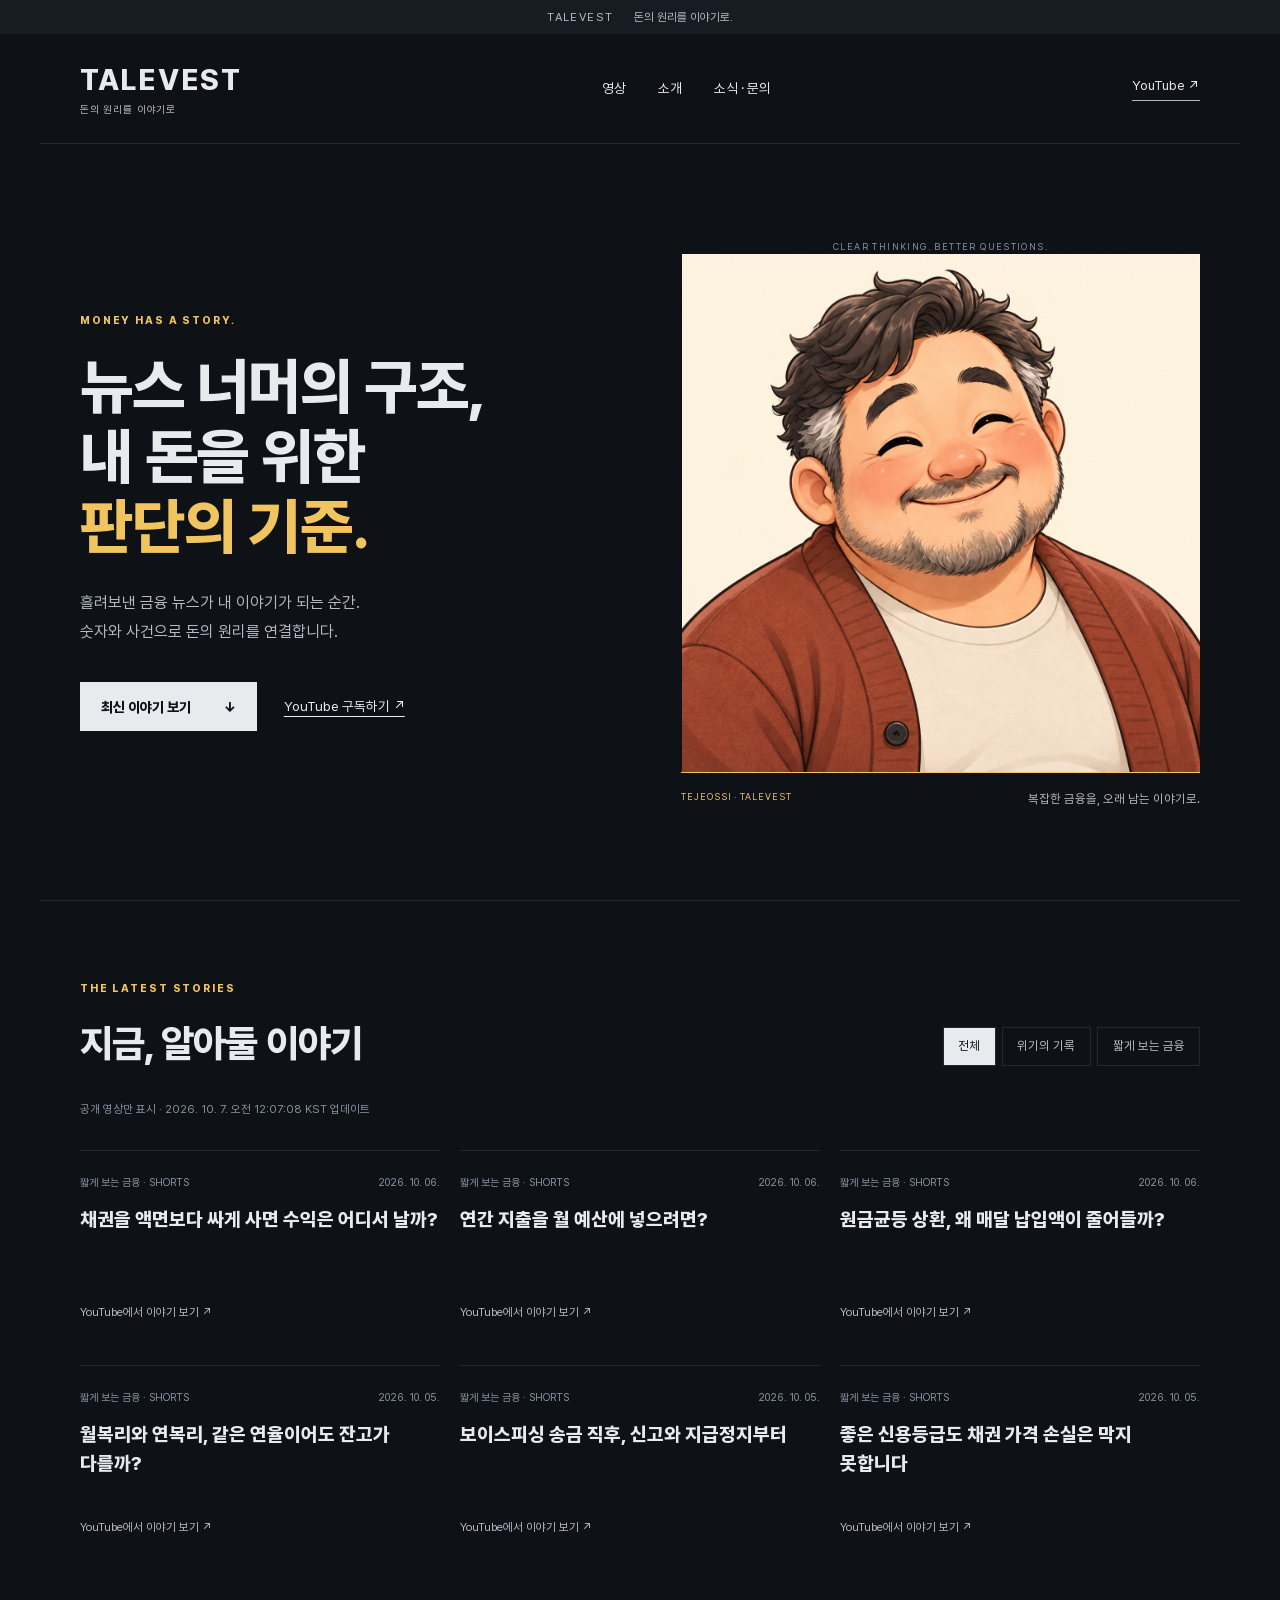
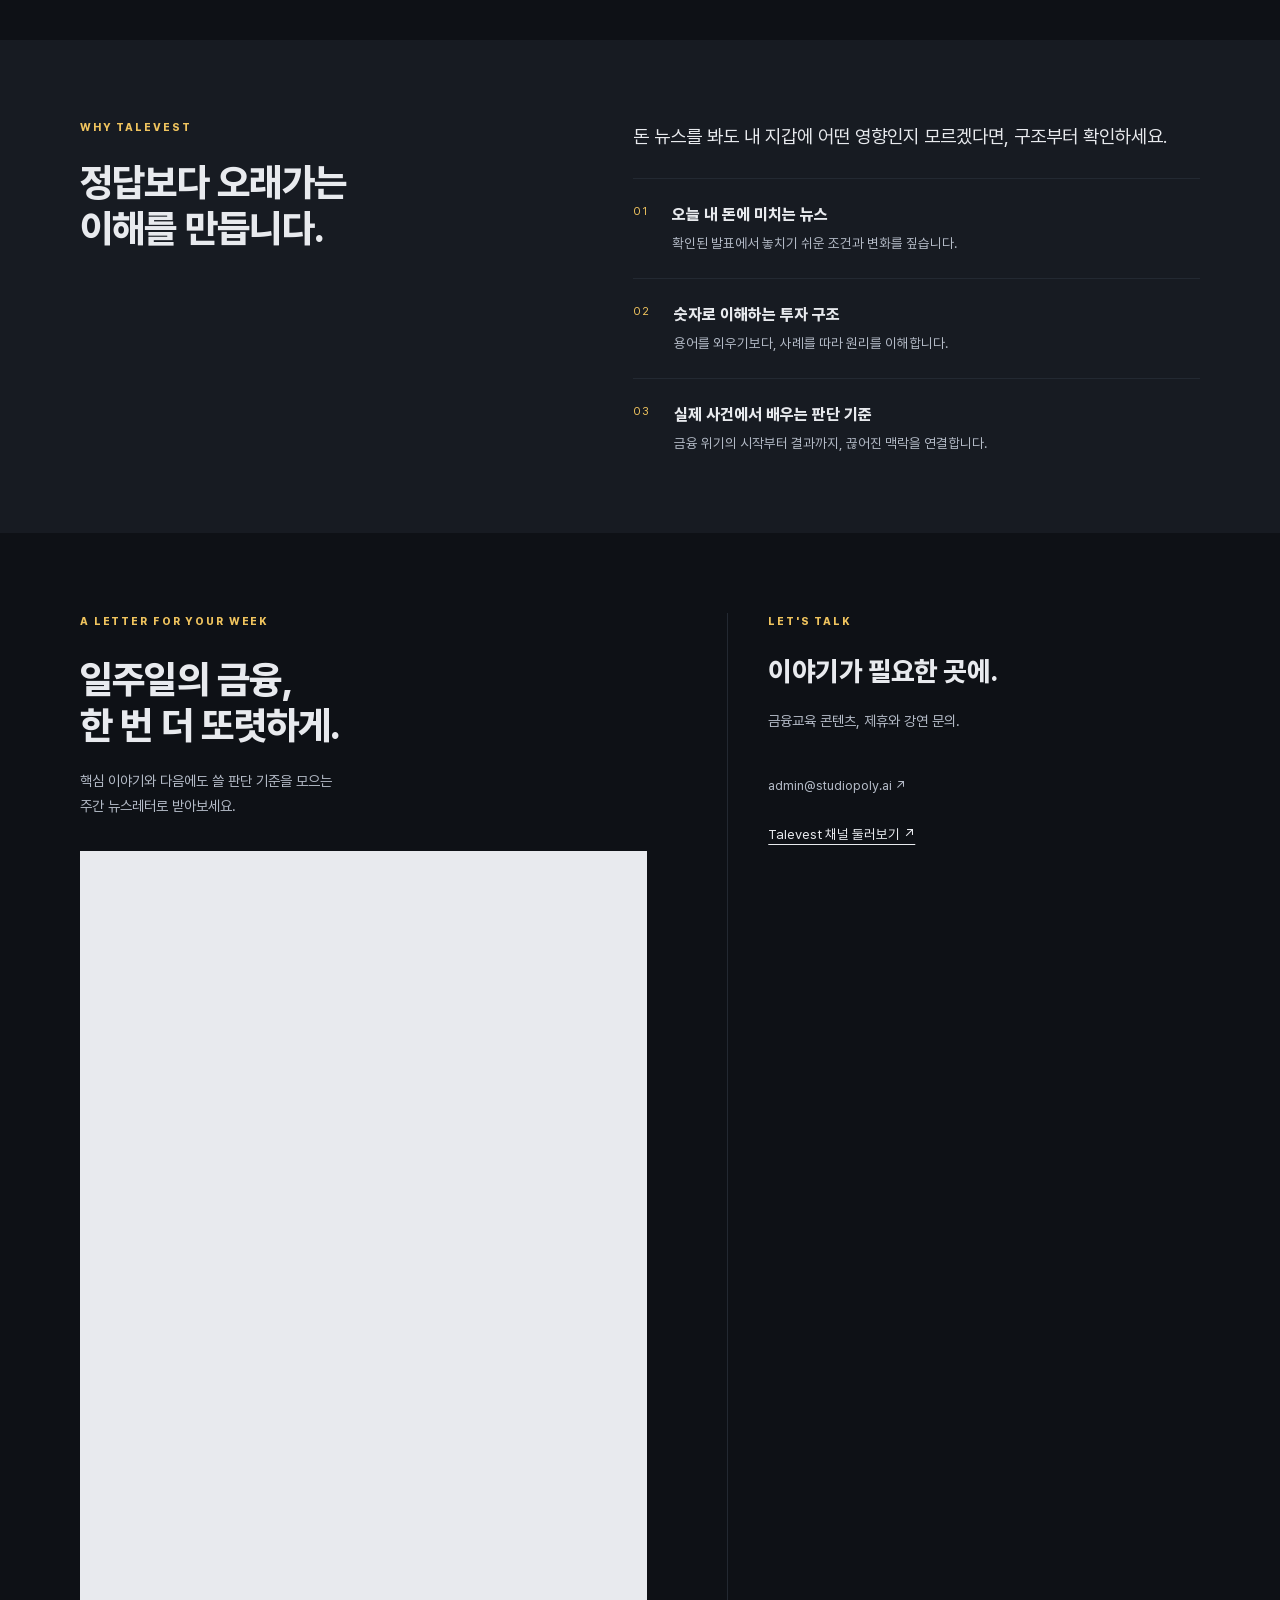
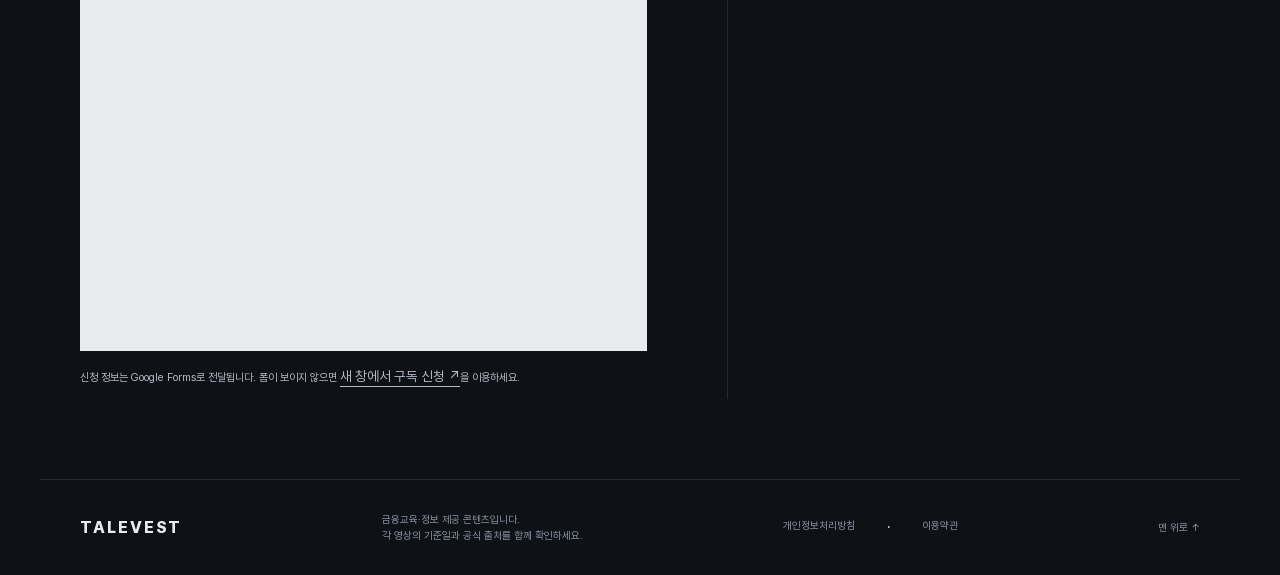
==== commit e12acf62: "[site] Refresh Talevest public site" ====
--- a/index.html
+++ b/index.html
@@ -11,7 +11,7 @@
 <div class="preview-note">TALEVEST <span>돈의 원리를 이야기로.</span></div>
 <header class="shell header"><a class="wordmark" href="#" aria-label="Talevest 홈">TALEVEST<span>돈의 원리를 이야기로</span></a><nav aria-label="주요 메뉴"><a href="#stories">영상</a><a href="#about">소개</a><a href="#connect">소식 · 문의</a></nav><a class="text-link" href="https://www.youtube.com/channel/UCcZuOr9wmqGxqaGVIwrTqGA" target="_blank" rel="noopener">YouTube ↗</a></header>
 <main id="main">
-<section class="shell hero" aria-labelledby="hero-title"><div class="hero-copy"><p class="eyebrow">MONEY HAS A STORY.</p><h1 id="hero-title">뉴스 너머의 구조,<br>내 돈을 위한<br><em>판단의 기준.</em></h1><p class="hero-intro">흘려보낸 금융 뉴스가 내 이야기가 되는 순간.<br>숫자와 사건으로 돈의 원리를 연결합니다.</p><div class="hero-actions"><a class="button" href="#stories">최신 이야기 보기 <span>↓</span></a><a class="quiet-link" href="https://www.youtube.com/channel/UCcZuOr9wmqGxqaGVIwrTqGA?sub_confirmation=1" target="_blank" rel="noopener">YouTube 구독하기 ↗</a></div></div><div class="hero-art"><span class="art-overline">CLEAR THINKING. BETTER QUESTIONS.</span><div class="portrait"><img src="assets/theo.png" alt="테오 · Talevest 브랜드 캐릭터" width="1254" height="1254"></div><p class="art-caption"><span>THEO · TALEVEST</span>복잡한 금융을, 오래 남는 이야기로.</p></div></section>
+<section class="shell hero" aria-labelledby="hero-title"><div class="hero-copy"><p class="eyebrow">MONEY HAS A STORY.</p><h1 id="hero-title">뉴스 너머의 구조,<br>내 돈을 위한<br><em>판단의 기준.</em></h1><p class="hero-intro">흘려보낸 금융 뉴스가 내 이야기가 되는 순간.<br>숫자와 사건으로 돈의 원리를 연결합니다.</p><div class="hero-actions"><a class="button" href="#stories">최신 이야기 보기 <span>↓</span></a><a class="quiet-link" href="https://www.youtube.com/channel/UCcZuOr9wmqGxqaGVIwrTqGA?sub_confirmation=1" target="_blank" rel="noopener">YouTube 구독하기 ↗</a></div></div><div class="hero-art"><span class="art-overline">CLEAR THINKING. BETTER QUESTIONS.</span><div class="portrait"><img src="assets/theo.png" alt="테저씨 · Talevest 브랜드 캐릭터" width="1254" height="1254"></div><p class="art-caption"><span>TEJEOSSI · TALEVEST</span>복잡한 금융을, 오래 남는 이야기로.</p></div></section>
 <section class="shell stories" id="stories" aria-labelledby="stories-title"><div class="section-heading"><div><p class="eyebrow">THE LATEST STORIES</p><h2 id="stories-title">지금, 알아둘 이야기</h2></div><div class="filters" role="group" aria-label="영상 유형"><button type="button" data-filter="all" aria-pressed="true">전체</button><button type="button" data-filter="longform" aria-pressed="false">위기의 기록</button><button type="button" data-filter="shorts" aria-pressed="false">짧게 보는 금융</button></div></div><p id="data-state" class="data-state" role="status">최신 공개 영상을 불러오고 있습니다.</p><div id="video-list" class="video-list"></div><noscript><p>최신 영상 목록에는 자바스크립트가 필요합니다. <a href="https://www.youtube.com/channel/UCcZuOr9wmqGxqaGVIwrTqGA">YouTube 채널에서 보기</a></p></noscript></section>
 <section class="about" id="about"><div class="shell about-grid"><div><p class="eyebrow">WHY TALEVEST</p><h2>정답보다 오래가는<br>이해를 만듭니다.</h2></div><div><p class="about-lead">돈 뉴스를 봐도 내 지갑에 어떤 영향인지 모르겠다면, 구조부터 확인하세요.</p><div class="principles"><article><span>01</span><div><h3>오늘 내 돈에 미치는 뉴스</h3><p>확인된 발표에서 놓치기 쉬운 조건과 변화를 짚습니다.</p></div></article><article><span>02</span><div><h3>숫자로 이해하는 투자 구조</h3><p>용어를 외우기보다, 사례를 따라 원리를 이해합니다.</p></div></article><article><span>03</span><div><h3>실제 사건에서 배우는 판단 기준</h3><p>금융 위기의 시작부터 결과까지, 끊어진 맥락을 연결합니다.</p></div></article></div></div></div></section>
 <section class="shell connect" id="connect"><div class="newsletter" id="newsletter"><p class="eyebrow">A LETTER FOR YOUR WEEK</p><h2>일주일의 금융,<br>한 번 더 또렷하게.</h2><p>핵심 이야기와 다음에도 쓸 판단 기준을 모으는<br>주간 뉴스레터로 받아보세요.</p><div id="newsletter-form"><iframe class="newsletter-frame" src="https://docs.google.com/forms/d/e/1FAIpQLScybMjOJFyUO29wd5J_2V7JvO6Et8xN9CkSyfPNmwyq5ZN5XQ/viewform?embedded=true" title="Talevest 뉴스레터 구독 신청" loading="lazy" referrerpolicy="strict-origin-when-cross-origin">불러오는 중…</iframe><p class="small">신청 정보는 Google Forms로 전달됩니다. 폼이 보이지 않으면 <a class="quiet-link" href="https://docs.google.com/forms/d/e/1FAIpQLScybMjOJFyUO29wd5J_2V7JvO6Et8xN9CkSyfPNmwyq5ZN5XQ/viewform" target="_blank" rel="noopener">새 창에서 구독 신청 ↗</a>을 이용하세요.</p></div></div><div class="business"><p class="eyebrow">LET'S TALK</p><h2>이야기가 필요한 곳에.</h2><p>금융교육 콘텐츠, 제휴와 강연 문의.</p><p class="contact-status"><a href="mailto:admin@studiopoly.ai">admin@studiopoly.ai ↗</a></p><a class="quiet-link" href="https://www.youtube.com/channel/UCcZuOr9wmqGxqaGVIwrTqGA" target="_blank" rel="noopener">Talevest 채널 둘러보기 ↗</a></div></section>
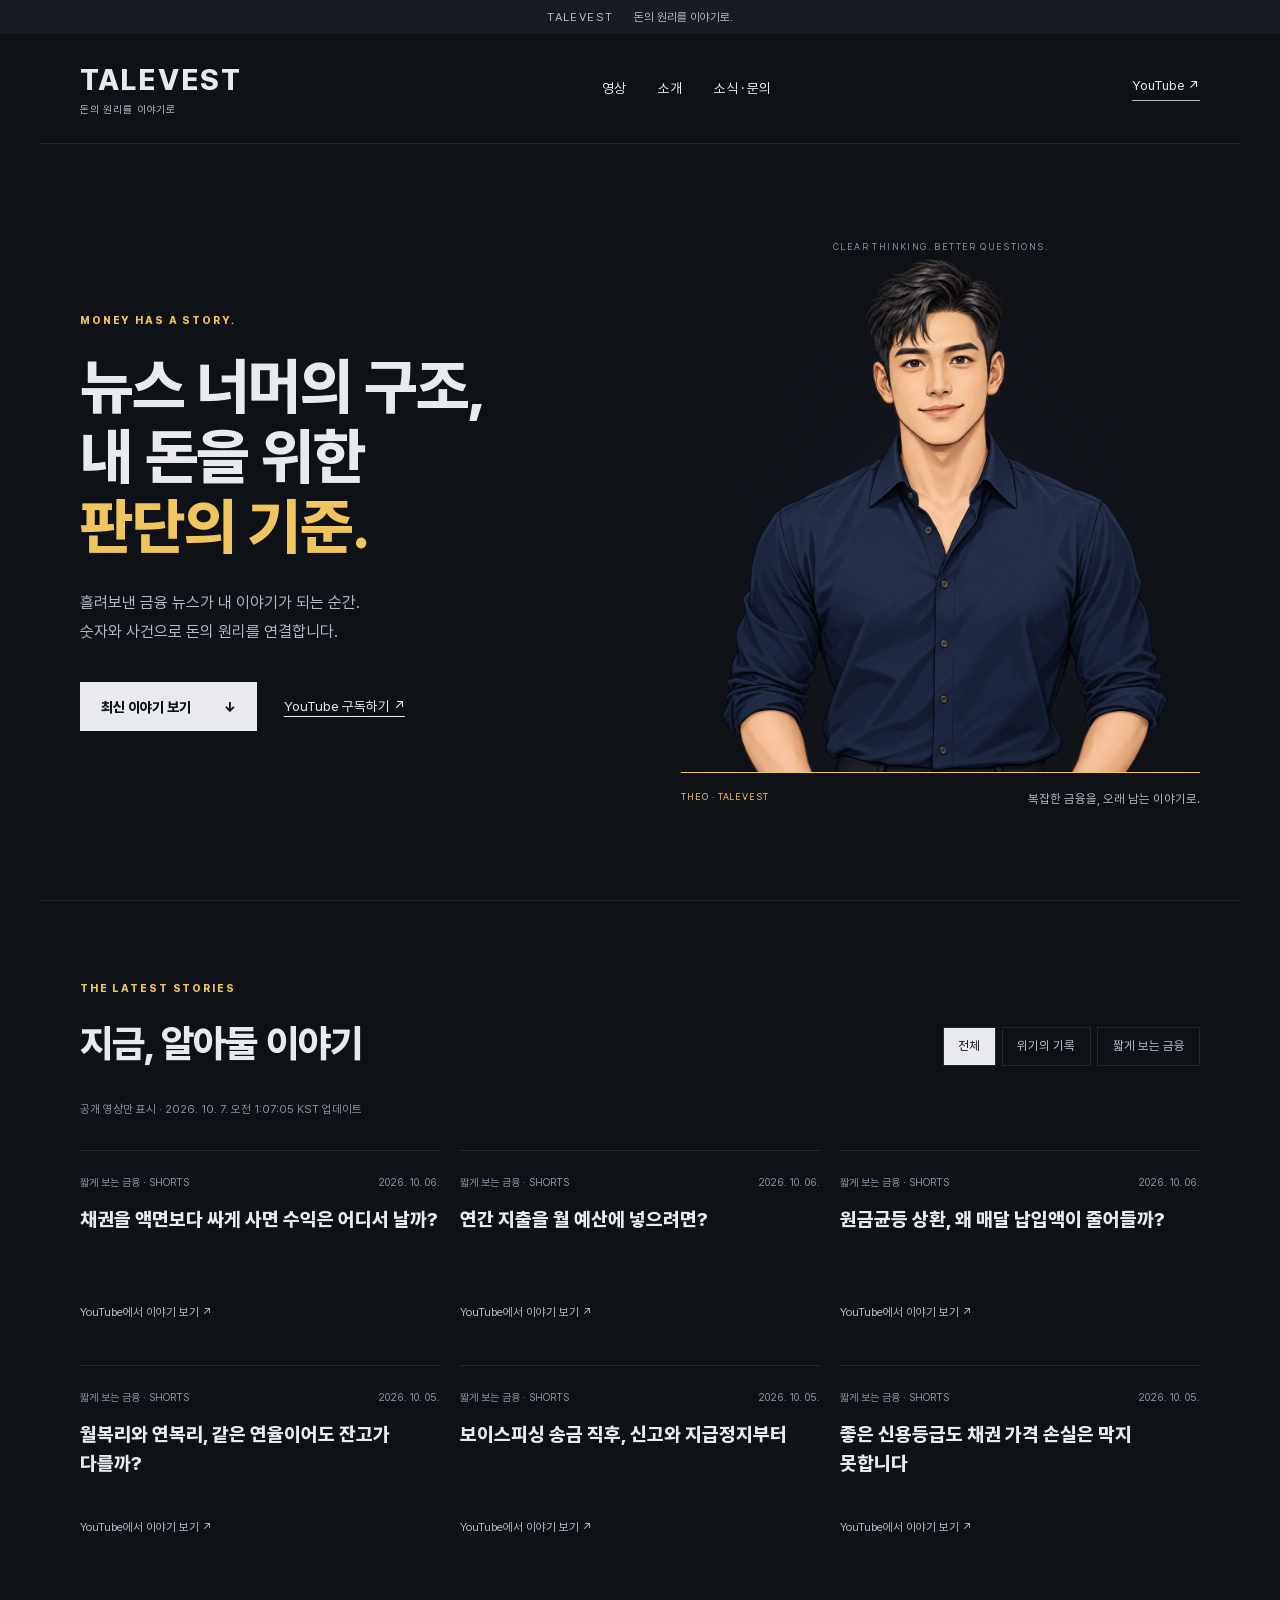
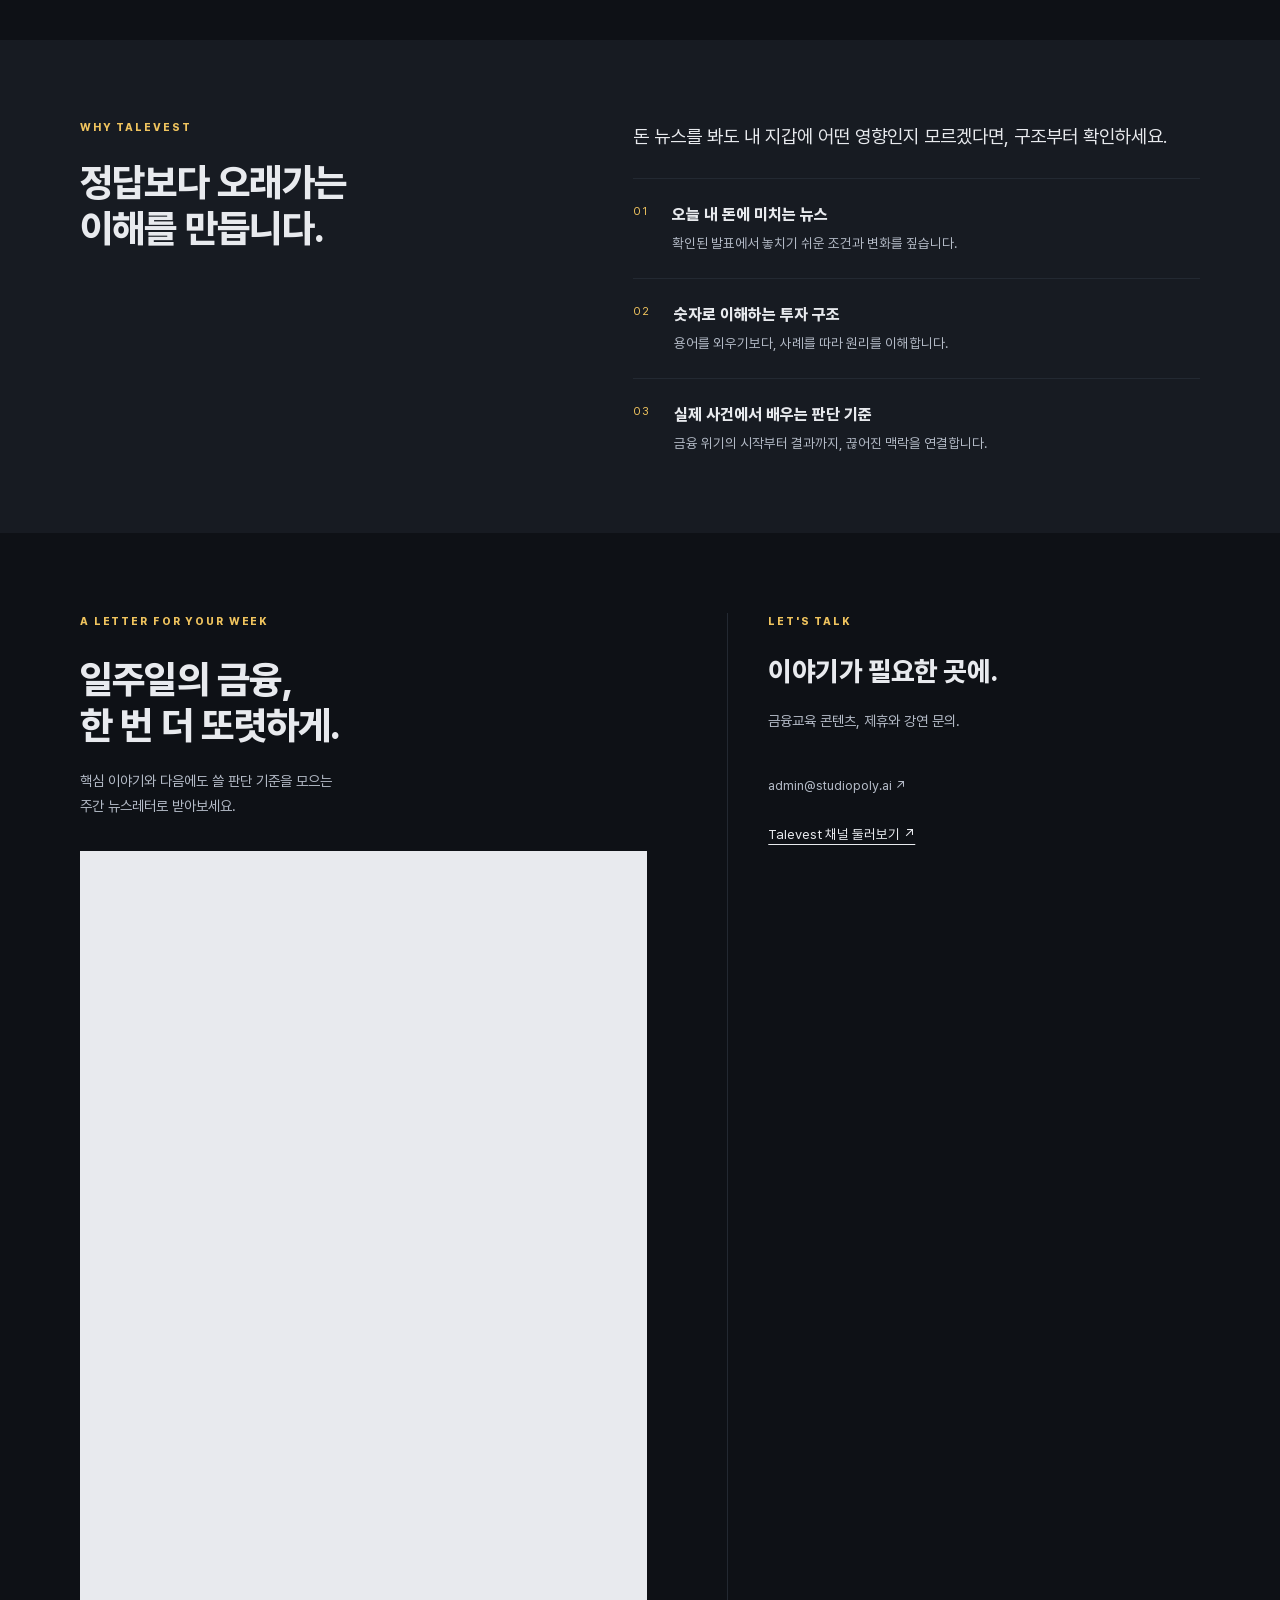
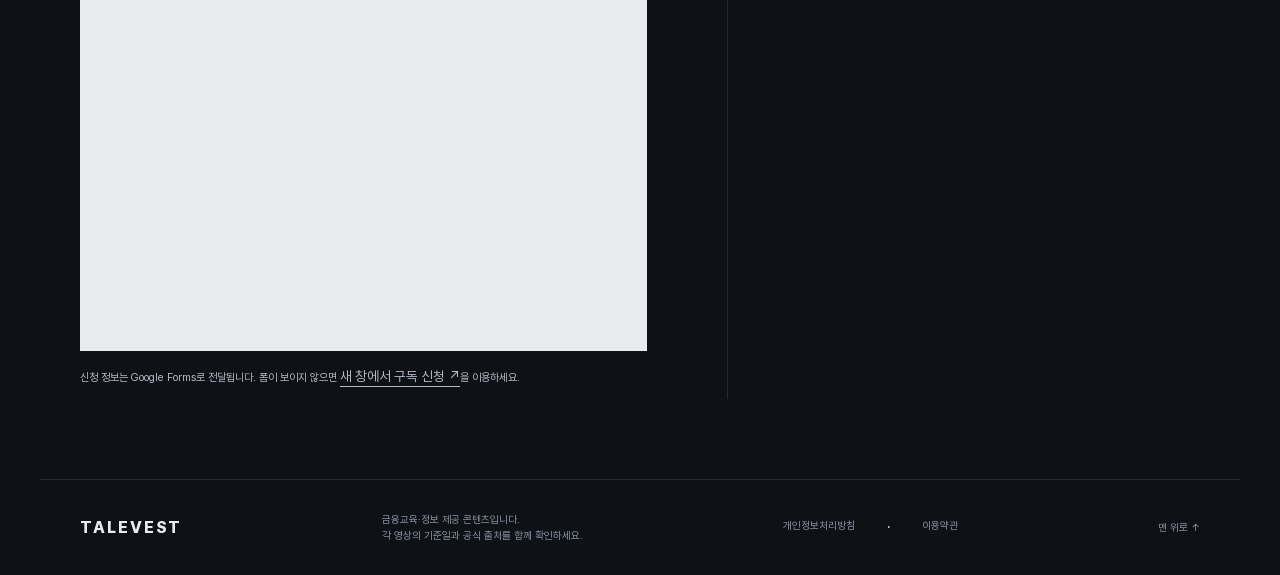
==== commit 223bf78d: "[site] Refresh Talevest public site" ====
--- a/index.html
+++ b/index.html
@@ -11,7 +11,7 @@
 <div class="preview-note">TALEVEST <span>돈의 원리를 이야기로.</span></div>
 <header class="shell header"><a class="wordmark" href="#" aria-label="Talevest 홈">TALEVEST<span>돈의 원리를 이야기로</span></a><nav aria-label="주요 메뉴"><a href="#stories">영상</a><a href="#about">소개</a><a href="#connect">소식 · 문의</a></nav><a class="text-link" href="https://www.youtube.com/channel/UCcZuOr9wmqGxqaGVIwrTqGA" target="_blank" rel="noopener">YouTube ↗</a></header>
 <main id="main">
-<section class="shell hero" aria-labelledby="hero-title"><div class="hero-copy"><p class="eyebrow">MONEY HAS A STORY.</p><h1 id="hero-title">뉴스 너머의 구조,<br>내 돈을 위한<br><em>판단의 기준.</em></h1><p class="hero-intro">흘려보낸 금융 뉴스가 내 이야기가 되는 순간.<br>숫자와 사건으로 돈의 원리를 연결합니다.</p><div class="hero-actions"><a class="button" href="#stories">최신 이야기 보기 <span>↓</span></a><a class="quiet-link" href="https://www.youtube.com/channel/UCcZuOr9wmqGxqaGVIwrTqGA?sub_confirmation=1" target="_blank" rel="noopener">YouTube 구독하기 ↗</a></div></div><div class="hero-art"><span class="art-overline">CLEAR THINKING. BETTER QUESTIONS.</span><div class="portrait"><img src="assets/theo.png" alt="테저씨 · Talevest 브랜드 캐릭터" width="1254" height="1254"></div><p class="art-caption"><span>TEJEOSSI · TALEVEST</span>복잡한 금융을, 오래 남는 이야기로.</p></div></section>
+<section class="shell hero" aria-labelledby="hero-title"><div class="hero-copy"><p class="eyebrow">MONEY HAS A STORY.</p><h1 id="hero-title">뉴스 너머의 구조,<br>내 돈을 위한<br><em>판단의 기준.</em></h1><p class="hero-intro">흘려보낸 금융 뉴스가 내 이야기가 되는 순간.<br>숫자와 사건으로 돈의 원리를 연결합니다.</p><div class="hero-actions"><a class="button" href="#stories">최신 이야기 보기 <span>↓</span></a><a class="quiet-link" href="https://www.youtube.com/channel/UCcZuOr9wmqGxqaGVIwrTqGA?sub_confirmation=1" target="_blank" rel="noopener">YouTube 구독하기 ↗</a></div></div><div class="hero-art"><span class="art-overline">CLEAR THINKING. BETTER QUESTIONS.</span><div class="portrait"><img src="assets/theo.png" alt="테오 · Talevest 브랜드 캐릭터" width="1254" height="1254"></div><p class="art-caption"><span>THEO · TALEVEST</span>복잡한 금융을, 오래 남는 이야기로.</p></div></section>
 <section class="shell stories" id="stories" aria-labelledby="stories-title"><div class="section-heading"><div><p class="eyebrow">THE LATEST STORIES</p><h2 id="stories-title">지금, 알아둘 이야기</h2></div><div class="filters" role="group" aria-label="영상 유형"><button type="button" data-filter="all" aria-pressed="true">전체</button><button type="button" data-filter="longform" aria-pressed="false">위기의 기록</button><button type="button" data-filter="shorts" aria-pressed="false">짧게 보는 금융</button></div></div><p id="data-state" class="data-state" role="status">최신 공개 영상을 불러오고 있습니다.</p><div id="video-list" class="video-list"></div><noscript><p>최신 영상 목록에는 자바스크립트가 필요합니다. <a href="https://www.youtube.com/channel/UCcZuOr9wmqGxqaGVIwrTqGA">YouTube 채널에서 보기</a></p></noscript></section>
 <section class="about" id="about"><div class="shell about-grid"><div><p class="eyebrow">WHY TALEVEST</p><h2>정답보다 오래가는<br>이해를 만듭니다.</h2></div><div><p class="about-lead">돈 뉴스를 봐도 내 지갑에 어떤 영향인지 모르겠다면, 구조부터 확인하세요.</p><div class="principles"><article><span>01</span><div><h3>오늘 내 돈에 미치는 뉴스</h3><p>확인된 발표에서 놓치기 쉬운 조건과 변화를 짚습니다.</p></div></article><article><span>02</span><div><h3>숫자로 이해하는 투자 구조</h3><p>용어를 외우기보다, 사례를 따라 원리를 이해합니다.</p></div></article><article><span>03</span><div><h3>실제 사건에서 배우는 판단 기준</h3><p>금융 위기의 시작부터 결과까지, 끊어진 맥락을 연결합니다.</p></div></article></div></div></div></section>
 <section class="shell connect" id="connect"><div class="newsletter" id="newsletter"><p class="eyebrow">A LETTER FOR YOUR WEEK</p><h2>일주일의 금융,<br>한 번 더 또렷하게.</h2><p>핵심 이야기와 다음에도 쓸 판단 기준을 모으는<br>주간 뉴스레터로 받아보세요.</p><div id="newsletter-form"><iframe class="newsletter-frame" src="https://docs.google.com/forms/d/e/1FAIpQLScybMjOJFyUO29wd5J_2V7JvO6Et8xN9CkSyfPNmwyq5ZN5XQ/viewform?embedded=true" title="Talevest 뉴스레터 구독 신청" loading="lazy" referrerpolicy="strict-origin-when-cross-origin">불러오는 중…</iframe><p class="small">신청 정보는 Google Forms로 전달됩니다. 폼이 보이지 않으면 <a class="quiet-link" href="https://docs.google.com/forms/d/e/1FAIpQLScybMjOJFyUO29wd5J_2V7JvO6Et8xN9CkSyfPNmwyq5ZN5XQ/viewform" target="_blank" rel="noopener">새 창에서 구독 신청 ↗</a>을 이용하세요.</p></div></div><div class="business"><p class="eyebrow">LET'S TALK</p><h2>이야기가 필요한 곳에.</h2><p>금융교육 콘텐츠, 제휴와 강연 문의.</p><p class="contact-status"><a href="mailto:admin@studiopoly.ai">admin@studiopoly.ai ↗</a></p><a class="quiet-link" href="https://www.youtube.com/channel/UCcZuOr9wmqGxqaGVIwrTqGA" target="_blank" rel="noopener">Talevest 채널 둘러보기 ↗</a></div></section>
